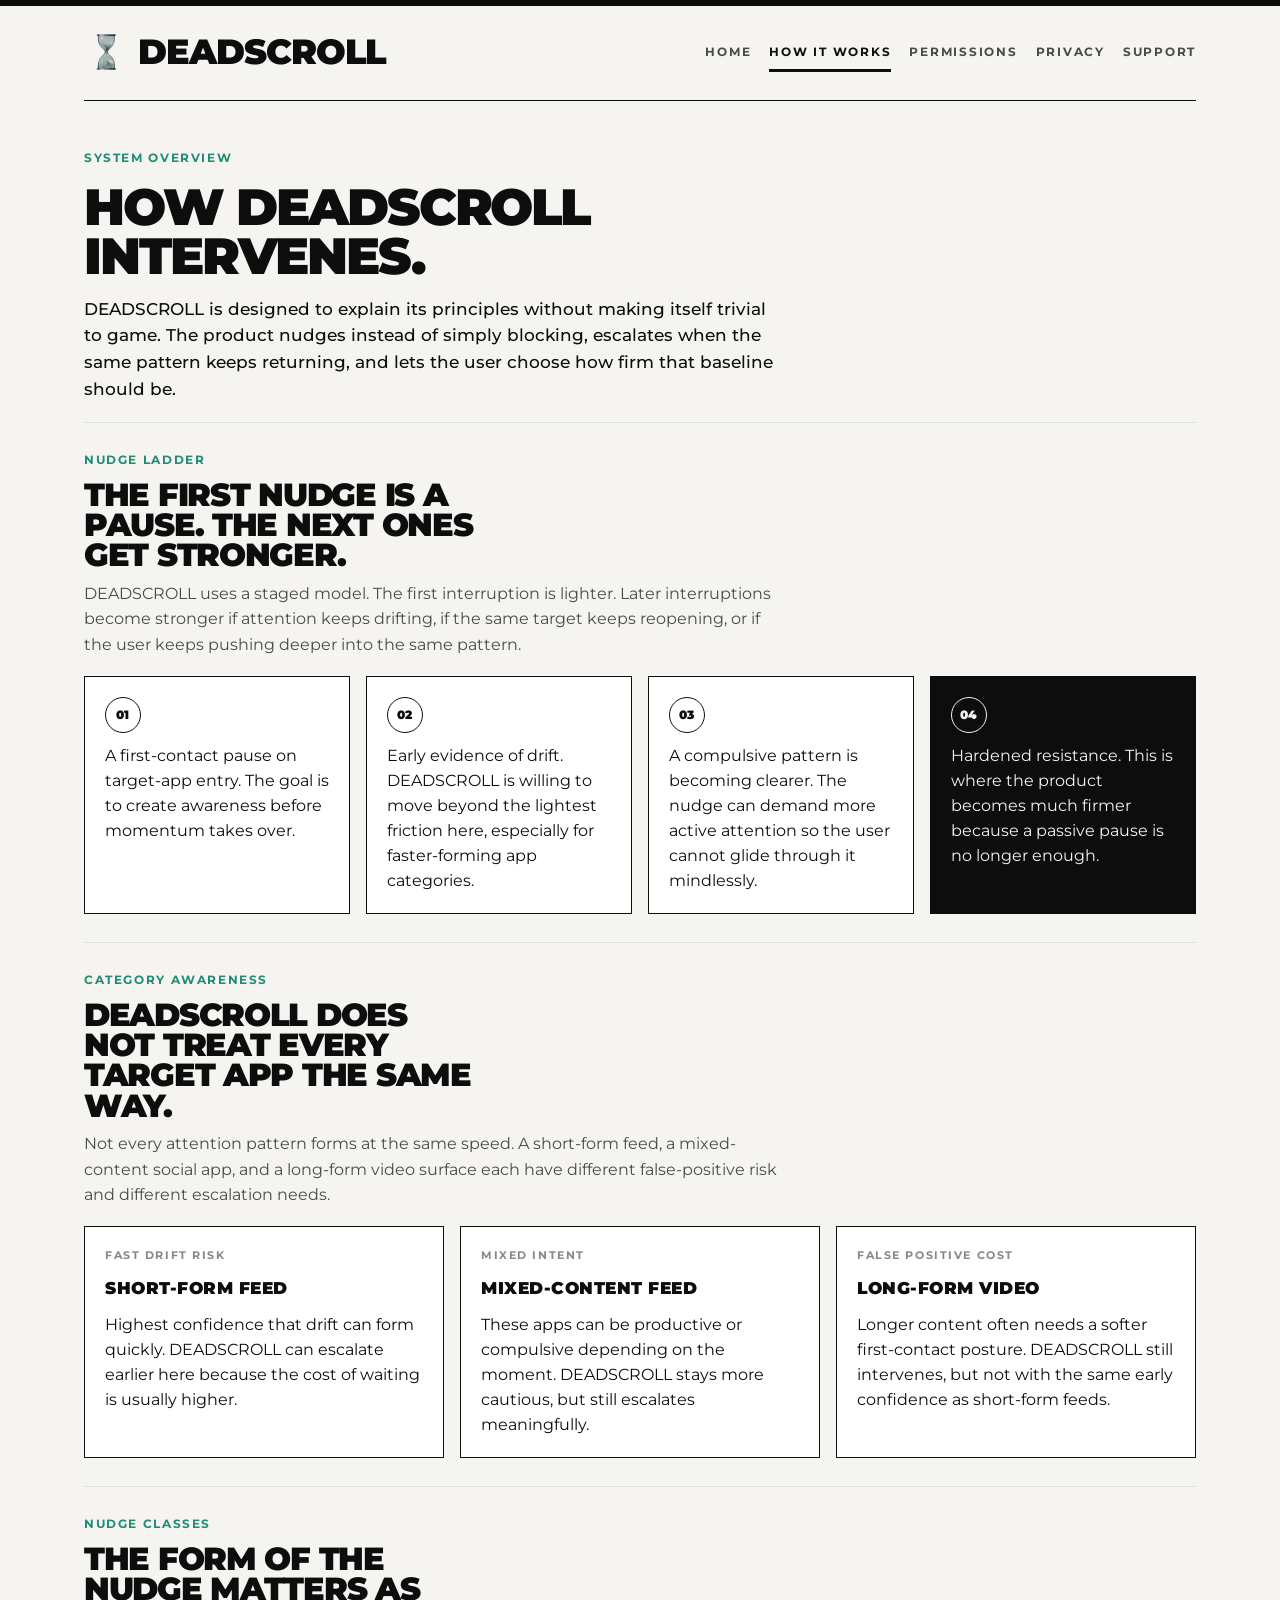
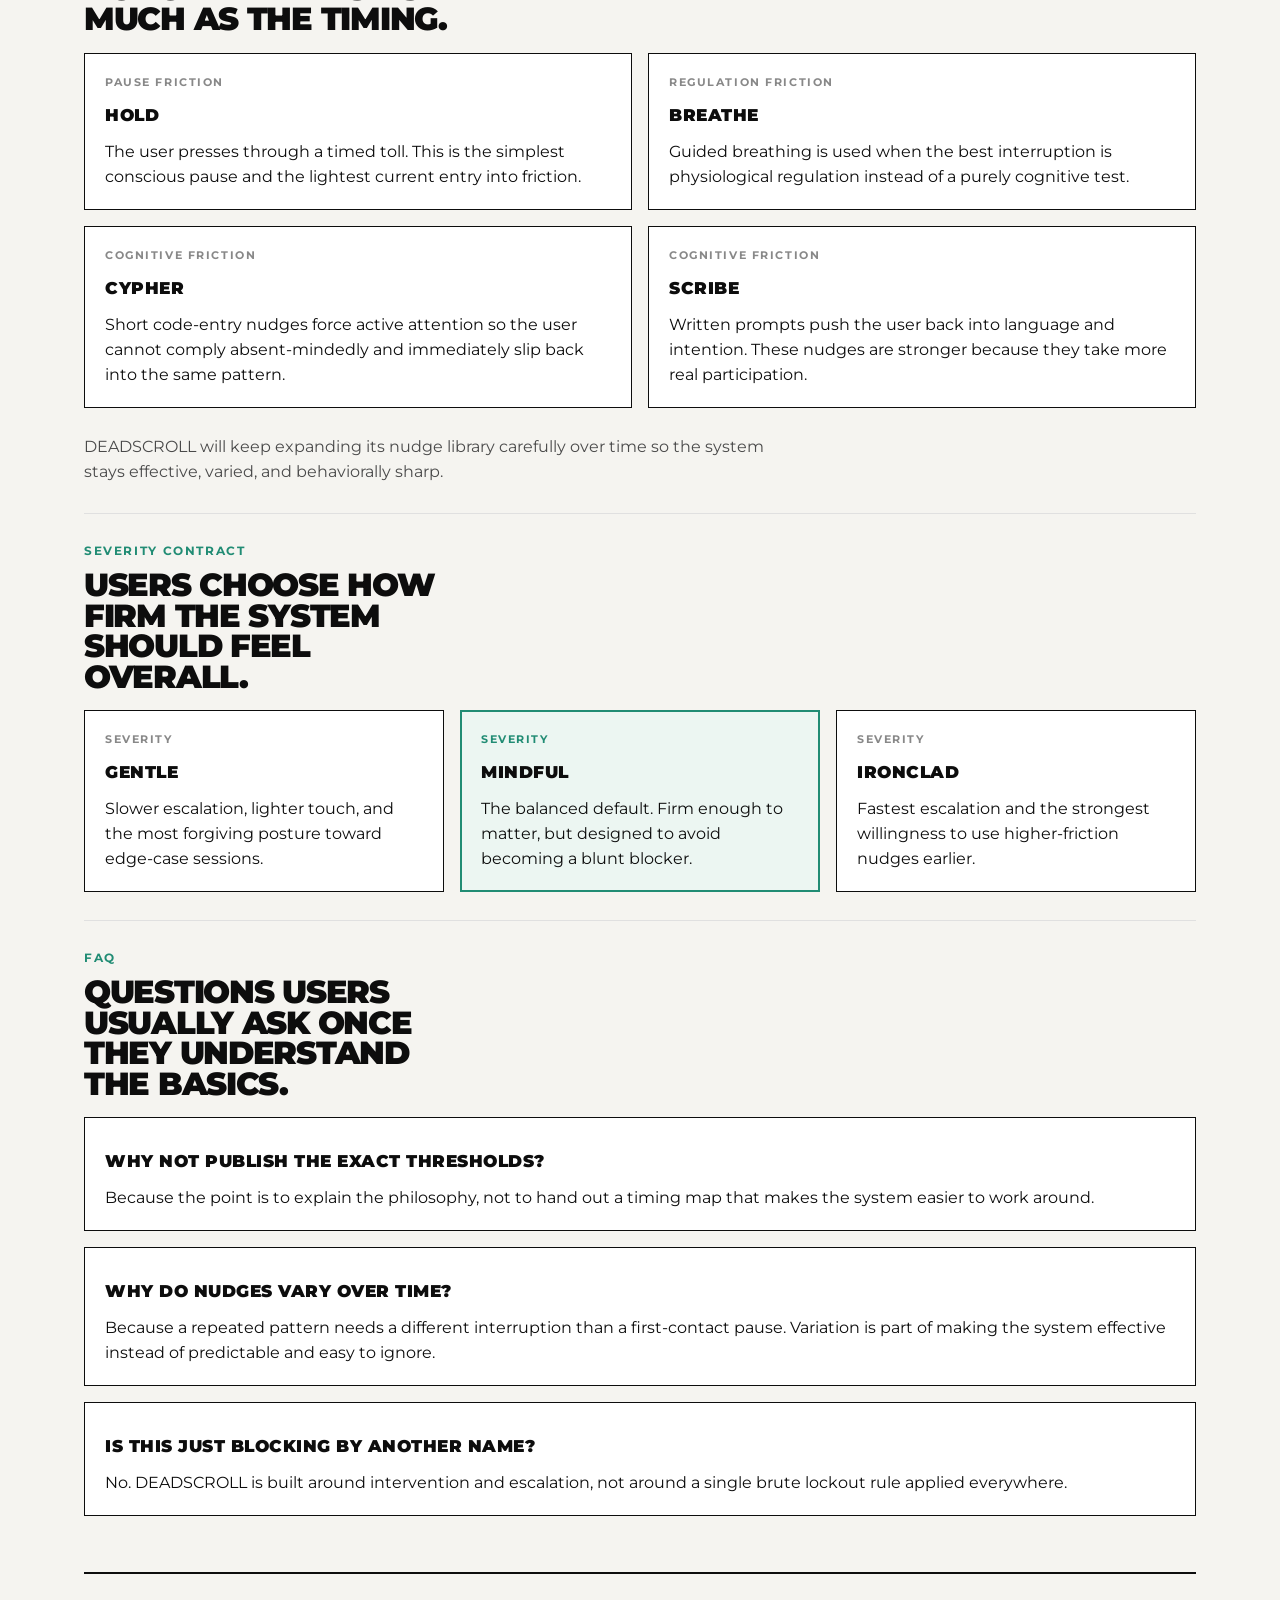
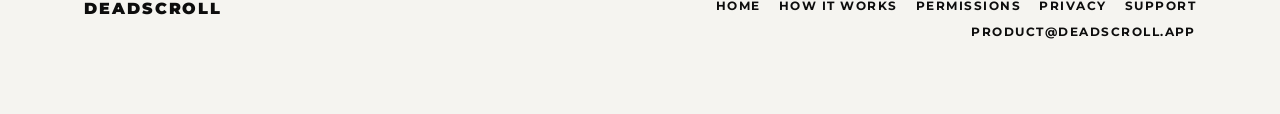
==== how-it-works.html @ 3596b473 "Add favicon and social share metadata" ====
<!DOCTYPE html>
<html lang="en">
<head>
    <meta charset="UTF-8">
    <meta name="viewport" content="width=device-width, initial-scale=1.0">
    <meta name="description" content="How DEADSCROLL works: its nudge ladder, escalation model, severity modes, and intervention philosophy.">
    <meta name="application-name" content="DEADSCROLL">
    <meta name="theme-color" content="#0D0D0D">
    <meta property="og:site_name" content="DEADSCROLL">
    <meta property="og:type" content="website">
    <meta property="og:title" content="DEADSCROLL | How It Works">
    <meta property="og:description" content="How DEADSCROLL works: its nudge ladder, escalation model, severity modes, and intervention philosophy.">
    <meta property="og:url" content="https://deadscroll.app/how-it-works">
    <meta property="og:image" content="https://deadscroll.app/deadscroll-share.png">
    <meta property="og:image:width" content="1280">
    <meta property="og:image:height" content="698">
    <meta property="og:image:alt" content="DEADSCROLL logo and wordmark">
    <meta name="twitter:card" content="summary_large_image">
    <meta name="twitter:title" content="DEADSCROLL | How It Works">
    <meta name="twitter:description" content="How DEADSCROLL works: its nudge ladder, escalation model, severity modes, and intervention philosophy.">
    <meta name="twitter:image" content="https://deadscroll.app/deadscroll-share.png">
    <meta name="twitter:image:alt" content="DEADSCROLL logo and wordmark">
    <title>DEADSCROLL | How It Works</title>
    <link rel="icon" type="image/png" href="/deadscroll-mark.png">
    <link rel="apple-touch-icon" href="/deadscroll-mark.png">
    <link rel="preconnect" href="https://fonts.googleapis.com">
    <link rel="preconnect" href="https://fonts.gstatic.com" crossorigin>
    <link href="https://fonts.googleapis.com/css2?family=Montserrat:wght@400;500;700;900&display=swap" rel="stylesheet">
    <link rel="stylesheet" href="site.css">
</head>
<body>
    <div class="top-rule"></div>
    <div class="shell">
        <header class="site-header">
            <div class="header-bar">
                <a href="/" class="brand-link">
                    <img src="deadscroll-mark.png" alt="DEADSCROLL mark" class="brand-mark">
                    <p class="brand-name">DEADSCROLL</p>
                </a>
                <nav class="site-nav" aria-label="Primary">
                    <a href="/" class="nav-link">Home</a>
                    <a href="/how-it-works" class="nav-link active" aria-current="page">How It Works</a>
                    <a href="/permissions" class="nav-link">Permissions</a>
                    <a href="/privacy" class="nav-link">Privacy</a>
                    <a href="/support" class="nav-link">Support</a>
                </nav>
            </div>
        </header>

        <main>
            <section class="hero">
                <div class="hero-copy-stack">
                    <div class="eyebrow">System Overview</div>
                    <h1 class="page-title page-title-wide">How DEADSCROLL<br>intervenes.</h1>
                    <p class="lede">DEADSCROLL is designed to explain its principles without making itself trivial to game. The product nudges instead of simply blocking, escalates when the same pattern keeps returning, and lets the user choose how firm that baseline should be.</p>
                </div>
            </section>

            <section class="section">
                <div class="section-header">
                    <div class="eyebrow">Nudge Ladder</div>
                    <h2 class="section-title">The first nudge is a pause. The next ones get stronger.</h2>
                    <p class="section-text">DEADSCROLL uses a staged model. The first interruption is lighter. Later interruptions become stronger if attention keeps drifting, if the same target keeps reopening, or if the user keeps pushing deeper into the same pattern.</p>
                </div>
                <div class="step-grid four-up">
                    <article class="step-card">
                        <div class="step-number">01</div>
                        <p>A first-contact pause on target-app entry. The goal is to create awareness before momentum takes over.</p>
                    </article>
                    <article class="step-card">
                        <div class="step-number">02</div>
                        <p>Early evidence of drift. DEADSCROLL is willing to move beyond the lightest friction here, especially for faster-forming app categories.</p>
                    </article>
                    <article class="step-card">
                        <div class="step-number">03</div>
                        <p>A compulsive pattern is becoming clearer. The nudge can demand more active attention so the user cannot glide through it mindlessly.</p>
                    </article>
                    <article class="step-card dark">
                        <div class="step-number">04</div>
                        <p>Hardened resistance. This is where the product becomes much firmer because a passive pause is no longer enough.</p>
                    </article>
                </div>
            </section>

            <section class="section">
                <div class="section-header">
                    <div class="eyebrow">Category Awareness</div>
                    <h2 class="section-title">DEADSCROLL does not treat every target app the same way.</h2>
                    <p class="section-text">Not every attention pattern forms at the same speed. A short-form feed, a mixed-content social app, and a long-form video surface each have different false-positive risk and different escalation needs.</p>
                </div>
                <div class="card-grid three-up">
                    <article class="card">
                        <div class="card-label">Fast Drift Risk</div>
                        <h3>Short-form feed</h3>
                        <p>Highest confidence that drift can form quickly. DEADSCROLL can escalate earlier here because the cost of waiting is usually higher.</p>
                    </article>
                    <article class="card">
                        <div class="card-label">Mixed Intent</div>
                        <h3>Mixed-content feed</h3>
                        <p>These apps can be productive or compulsive depending on the moment. DEADSCROLL stays more cautious, but still escalates meaningfully.</p>
                    </article>
                    <article class="card">
                        <div class="card-label">False Positive Cost</div>
                        <h3>Long-form video</h3>
                        <p>Longer content often needs a softer first-contact posture. DEADSCROLL still intervenes, but not with the same early confidence as short-form feeds.</p>
                    </article>
                </div>
            </section>

            <section class="section">
                <div class="section-header">
                    <div class="eyebrow">Nudge Classes</div>
                    <h2 class="section-title">The form of the nudge matters as much as the timing.</h2>
                </div>
                <div class="card-grid two-up">
                    <article class="card">
                        <div class="card-label">Pause Friction</div>
                        <h3>Hold</h3>
                        <p>The user presses through a timed toll. This is the simplest conscious pause and the lightest current entry into friction.</p>
                    </article>
                    <article class="card">
                        <div class="card-label">Regulation Friction</div>
                        <h3>Breathe</h3>
                        <p>Guided breathing is used when the best interruption is physiological regulation instead of a purely cognitive test.</p>
                    </article>
                    <article class="card">
                        <div class="card-label">Cognitive Friction</div>
                        <h3>Cypher</h3>
                        <p>Short code-entry nudges force active attention so the user cannot comply absent-mindedly and immediately slip back into the same pattern.</p>
                    </article>
                    <article class="card">
                        <div class="card-label">Cognitive Friction</div>
                        <h3>Scribe</h3>
                        <p>Written prompts push the user back into language and intention. These nudges are stronger because they take more real participation.</p>
                    </article>
                </div>
                <p class="section-text library-note">DEADSCROLL will keep expanding its nudge library carefully over time so the system stays effective, varied, and behaviorally sharp.</p>
            </section>

            <section class="section">
                <div class="section-header">
                    <div class="eyebrow">Severity Contract</div>
                    <h2 class="section-title">Users choose how firm the system should feel overall.</h2>
                </div>
                <div class="card-grid three-up">
                    <article class="card">
                        <div class="card-label">Severity</div>
                        <h3>Gentle</h3>
                        <p>Slower escalation, lighter touch, and the most forgiving posture toward edge-case sessions.</p>
                    </article>
                    <article class="card preferred">
                        <div class="card-label">Severity</div>
                        <h3>Mindful</h3>
                        <p>The balanced default. Firm enough to matter, but designed to avoid becoming a blunt blocker.</p>
                    </article>
                    <article class="card">
                        <div class="card-label">Severity</div>
                        <h3>Ironclad</h3>
                        <p>Fastest escalation and the strongest willingness to use higher-friction nudges earlier.</p>
                    </article>
                </div>
            </section>

            <section class="section">
                <div class="section-header">
                    <div class="eyebrow">FAQ</div>
                    <h2 class="section-title">Questions users usually ask once they understand the basics.</h2>
                </div>
                <div class="faq-grid">
                    <article class="faq-item">
                        <h3>Why not publish the exact thresholds?</h3>
                        <p>Because the point is to explain the philosophy, not to hand out a timing map that makes the system easier to work around.</p>
                    </article>
                    <article class="faq-item">
                        <h3>Why do nudges vary over time?</h3>
                        <p>Because a repeated pattern needs a different interruption than a first-contact pause. Variation is part of making the system effective instead of predictable and easy to ignore.</p>
                    </article>
                    <article class="faq-item">
                        <h3>Is this just blocking by another name?</h3>
                        <p>No. DEADSCROLL is built around intervention and escalation, not around a single brute lockout rule applied everywhere.</p>
                    </article>
                </div>
            </section>

        </main>

        <footer class="site-footer">
            <div class="footer-grid">
                <div>
                    <p class="footer-brand">DEADSCROLL</p>
                </div>
                <div class="footer-meta">
                    <div class="footer-nav">
                        <a href="/">Home</a>
                        <a href="/how-it-works">How It Works</a>
                        <a href="/permissions">Permissions</a>
                        <a href="/privacy">Privacy</a>
                        <a href="/support">Support</a>
                    </div>
                    <a href="mailto:product@deadscroll.app">product@deadscroll.app</a>
                </div>
            </div>
        </footer>
    </div>
</body>
</html>
---- site.css ----
:root {
    --absolute-black: #0D0D0D;
    --bone-white: #F5F4F0;
    --paper-white: #FFFFFF;
    --secure-teal: #218C74;
    --alert-red: #B01010;
    --brutal-grey: #4A4A4A;
    --mid-grey: #888888;
    --soft-grey: #E0E0E0;
    --shell-width: 1160px;
}

* {
    box-sizing: border-box;
}

html {
    scroll-behavior: smooth;
}

body {
    margin: 0;
    background: var(--bone-white);
    color: var(--absolute-black);
    font-family: "Montserrat", sans-serif;
    line-height: 1.6;
}

img {
    display: block;
    max-width: 100%;
}

a {
    color: inherit;
}

p,
ul,
ol {
    margin: 0;
}

.top-rule {
    width: 100%;
    height: 6px;
    background: var(--absolute-black);
}

.shell {
    max-width: var(--shell-width);
    margin: 0 auto;
    padding: 0 24px 72px;
}

.site-header {
    padding: 24px 0 26px;
    border-bottom: 1px solid var(--absolute-black);
}

.header-bar {
    display: flex;
    justify-content: space-between;
    align-items: center;
    gap: 20px 32px;
    flex-wrap: wrap;
}

.brand-link {
    display: inline-flex;
    align-items: center;
    gap: 10px;
    text-decoration: none;
}

.brand-mark {
    width: 44px;
    height: 44px;
    flex-shrink: 0;
}

.brand-name {
    margin: 0;
    font-size: clamp(1.75rem, 3.8vw, 2.2rem);
    font-weight: 900;
    line-height: 0.96;
    letter-spacing: -0.03em;
    text-transform: uppercase;
}

.site-nav {
    display: flex;
    flex-wrap: wrap;
    justify-content: flex-end;
    gap: 10px 18px;
}

.nav-link {
    position: relative;
    padding: 10px 0;
    font-size: 0.78rem;
    font-weight: 700;
    letter-spacing: 0.14em;
    text-transform: uppercase;
    text-decoration: none;
    color: var(--brutal-grey);
}

.nav-link:hover,
.nav-link:focus-visible,
.nav-link.active {
    color: var(--absolute-black);
}

.nav-link.active::after {
    content: "";
    position: absolute;
    left: 0;
    right: 0;
    bottom: 0;
    height: 3px;
    background: var(--absolute-black);
}

main {
    padding-top: 30px;
}

.hero {
    padding: 18px 0 20px;
}

.hero-grid {
    display: grid;
    grid-template-columns: minmax(0, 1.25fr) minmax(300px, 0.75fr);
    gap: 24px;
    align-items: stretch;
}

.home-hero-grid {
    grid-template-columns: 1fr;
    align-items: start;
}

.home-hero-copy {
    max-width: 940px;
}

.hero-copy-stack {
    display: grid;
    gap: 16px;
    align-content: start;
}

.eyebrow {
    color: var(--secure-teal);
    font-size: 0.72rem;
    font-weight: 700;
    letter-spacing: 0.14em;
    text-transform: uppercase;
}

.hero-title,
.page-title {
    margin: 0;
    font-size: clamp(2.35rem, 6vw, 5rem);
    font-weight: 900;
    line-height: 0.92;
    letter-spacing: -0.07em;
    text-transform: uppercase;
    max-width: 10ch;
}

.page-title {
    font-size: clamp(2rem, 4.4vw, 3.2rem);
    line-height: 0.94;
    letter-spacing: -0.04em;
}

.hero-title-wide {
    max-width: 15.5ch;
}

.page-title-wide {
    max-width: 15.5ch;
}

.hero-text,
.lede {
    max-width: 44rem;
    font-size: 1.04rem;
    font-weight: 500;
    color: var(--absolute-black);
}

.button-row {
    display: flex;
    flex-wrap: wrap;
    gap: 12px;
    padding-top: 4px;
}

.button {
    display: inline-flex;
    align-items: center;
    justify-content: center;
    min-height: 46px;
    padding: 0 20px;
    border-radius: 999px;
    background: var(--absolute-black);
    border: 1px solid var(--absolute-black);
    color: var(--bone-white);
    font-size: 0.8rem;
    font-weight: 700;
    letter-spacing: 0.1em;
    text-transform: uppercase;
    text-decoration: none;
}

.button.secondary {
    background: transparent;
    color: var(--absolute-black);
}

.button.ghost {
    padding: 0;
    min-height: auto;
    border: 0;
    border-radius: 0;
    background: transparent;
    color: var(--absolute-black);
    text-decoration: underline;
    text-decoration-thickness: 2px;
    text-underline-offset: 4px;
}

.panel,
.card,
.step-card,
.faq-item,
.contact-card,
.callout,
.snapshot {
    border: 1px solid var(--absolute-black);
    background: var(--paper-white);
}

.panel.dark,
.card.dark,
.step-card.dark,
.callout.dark {
    background: var(--absolute-black);
    color: var(--bone-white);
}

.panel {
    padding: 24px;
}

.hero-panel {
    display: grid;
    gap: 18px;
    align-content: start;
    min-height: 100%;
}

.thesis-panel {
    border-width: 2px;
    background: var(--paper-white);
    color: var(--absolute-black);
    min-height: auto;
    padding: 26px;
    gap: 20px;
    align-self: start;
}

.thesis-panel .panel-label {
    color: var(--brutal-grey);
}

.panel-label,
.card-label,
.snapshot-label,
.stat-label,
.footer-label {
    font-size: 0.7rem;
    font-weight: 700;
    letter-spacing: 0.14em;
    text-transform: uppercase;
    color: var(--mid-grey);
}

.panel.dark .panel-label,
.card.dark .card-label,
.step-card.dark .card-label,
.callout.dark .card-label {
    color: rgba(245, 244, 240, 0.68);
}

.panel-title,
.snapshot-title {
    font-size: 1.12rem;
    font-weight: 900;
    letter-spacing: 0.03em;
    text-transform: uppercase;
}

.hero-art {
    display: grid;
    justify-items: center;
    gap: 14px;
    padding: 10px 0 2px;
}

.hero-hourglass {
    width: min(100%, 420px);
    height: auto;
    object-fit: contain;
}

.stat-grid,
.card-grid,
.step-grid,
.faq-grid,
.info-grid,
.support-grid {
    display: grid;
    gap: 16px;
}

.stat-grid {
    grid-template-columns: repeat(3, minmax(0, 1fr));
}

.stat-card {
    padding: 16px;
    border-top: 1px solid rgba(245, 244, 240, 0.18);
}

.thesis-panel .stat-grid {
    grid-template-columns: 1fr;
    gap: 0;
}

.thesis-panel .stat-card {
    display: grid;
    grid-template-columns: 150px minmax(0, 1fr);
    gap: 52px;
    align-items: start;
    padding: 20px 0;
    border-top: 1px solid var(--soft-grey);
}

.thesis-panel .stat-label {
    color: var(--brutal-grey);
    margin-top: 2px;
}

.thesis-panel .hero-art {
    padding: 18px 0 22px;
}

.thesis-panel .hero-hourglass {
    width: min(100%, 278px);
}

.stat-value {
    display: block;
    margin-top: 6px;
    font-size: 1.45rem;
    font-weight: 900;
    letter-spacing: -0.04em;
    line-height: 1;
}

.thesis-panel .stat-value {
    margin-top: 0;
    font-size: 1.56rem;
    line-height: 0.97;
    letter-spacing: -0.02em;
}

.section {
    padding: 28px 0;
    border-top: 1px solid var(--soft-grey);
}

.section:first-of-type {
    border-top: 0;
}

.section-header {
    display: grid;
    gap: 10px;
    margin-bottom: 18px;
}

.section-title {
    margin: 0;
    font-size: clamp(1.45rem, 2.8vw, 2rem);
    font-weight: 900;
    line-height: 0.95;
    letter-spacing: -0.04em;
    text-transform: uppercase;
    max-width: 18ch;
}

.section-title-wide {
    max-width: 24ch;
}

.library-note {
    margin-top: 26px;
}

.section-text {
    max-width: 44rem;
    font-size: 1rem;
    color: var(--brutal-grey);
}

.card-grid.two-up,
.info-grid.two-up {
    grid-template-columns: repeat(2, minmax(0, 1fr));
}

.card-grid.three-up,
.info-grid.three-up,
.support-grid.three-up {
    grid-template-columns: repeat(3, minmax(0, 1fr));
}

.card-grid.four-up,
.step-grid.four-up {
    grid-template-columns: repeat(4, minmax(0, 1fr));
}

.comparison-grid {
    display: grid;
    grid-template-columns: repeat(2, minmax(0, 1fr));
    gap: 16px;
}

.card,
.step-card,
.faq-item,
.contact-card,
.callout,
.snapshot {
    padding: 20px;
}

.card h3,
.step-card h3,
.faq-item h3,
.contact-card h3,
.callout h3 {
    margin: 10px 0 10px;
    font-size: 1.05rem;
    font-weight: 900;
    letter-spacing: 0.03em;
    text-transform: uppercase;
}

.card p,
.step-card p,
.faq-item p,
.contact-card p,
.callout p,
.snapshot p {
    font-size: 0.98rem;
}

.list-tight,
.bullet-list {
    display: grid;
    gap: 10px;
    padding-left: 18px;
    margin-top: 14px;
}

.bullet-list li::marker,
.list-tight li::marker {
    color: var(--secure-teal);
}

.comparison-grid .card {
    min-height: 100%;
}

.comparison-grid .card h3 {
    font-size: 1.2rem;
}

.card.preferred {
    background: #ECF6F2;
    border-color: var(--secure-teal);
    box-shadow: inset 0 0 0 1px var(--secure-teal);
    color: var(--absolute-black);
}

.card.preferred .card-label {
    color: var(--secure-teal);
}

.step-card p:first-of-type {
    margin-top: 10px;
}

.step-number {
    display: inline-flex;
    align-items: center;
    justify-content: center;
    width: 36px;
    height: 36px;
    border-radius: 999px;
    border: 1px solid currentColor;
    font-size: 0.78rem;
    font-weight: 900;
    letter-spacing: 0.08em;
    text-transform: uppercase;
}

.page-layout {
    display: grid;
    grid-template-columns: minmax(0, 1.1fr) minmax(280px, 0.75fr);
    gap: 24px;
}

.content-stack {
    display: grid;
    gap: 16px;
}

.section-stack {
    display: grid;
    gap: 18px;
}

.policy-stack {
    max-width: 820px;
}

.policy-meta {
    display: grid;
    gap: 4px;
    padding-top: 2px;
}

.policy-meta-label {
    font-size: 0.72rem;
    font-weight: 700;
    letter-spacing: 0.14em;
    text-transform: uppercase;
    color: var(--mid-grey);
}

.policy-meta-date {
    font-size: 0.98rem;
    font-weight: 700;
    letter-spacing: 0.03em;
    text-transform: uppercase;
}

.policy-section {
    padding-top: 22px;
    border-top: 1px solid var(--soft-grey);
}

.policy-section:first-child {
    padding-top: 0;
    border-top: 0;
}

.policy-section h2 {
    margin: 0 0 12px;
    font-size: 1rem;
    font-weight: 900;
    letter-spacing: 0.05em;
    text-transform: uppercase;
}

.policy-section p {
    margin-bottom: 16px;
    font-size: 1rem;
}

.policy-section p:last-child {
    margin-bottom: 0;
}

.faq-item {
    min-height: 100%;
}

.cta-strip {
    display: grid;
    gap: 18px;
    padding: 24px;
    border: 2px solid var(--absolute-black);
    background: var(--paper-white);
}

.cta-strip.dark {
    background: var(--absolute-black);
    color: var(--bone-white);
}

.cta-strip.dark .card {
    color: var(--absolute-black);
}

.cta-strip.dark .card h3,
.cta-strip.dark .card p {
    color: var(--absolute-black);
}

.cta-strip.dark .card .card-label {
    color: var(--mid-grey);
}

.cta-links {
    display: flex;
    flex-wrap: wrap;
    gap: 12px 20px;
}

.cta-links a {
    font-size: 0.82rem;
    font-weight: 700;
    letter-spacing: 0.1em;
    text-transform: uppercase;
    text-decoration: underline;
    text-decoration-thickness: 2px;
    text-underline-offset: 4px;
}

.site-footer {
    margin-top: 28px;
    padding-top: 22px;
    border-top: 2px solid var(--absolute-black);
}

.footer-grid {
    display: grid;
    grid-template-columns: minmax(0, 1fr) auto;
    gap: 16px 24px;
    align-items: start;
}

.footer-nav {
    display: flex;
    flex-wrap: wrap;
    gap: 10px 18px;
}

.footer-nav a,
.footer-meta a {
    font-size: 0.78rem;
    font-weight: 700;
    letter-spacing: 0.12em;
    text-transform: uppercase;
    text-decoration: none;
}

.footer-meta {
    display: grid;
    gap: 6px;
    justify-items: end;
    text-align: right;
}

.footer-note {
    color: var(--brutal-grey);
    font-size: 0.9rem;
}

.footer-brand {
    margin: 0;
    font-size: 1rem;
    font-weight: 900;
    letter-spacing: 0.12em;
    text-transform: uppercase;
}

.teal-rule {
    width: 52px;
    height: 4px;
    background: var(--secure-teal);
}

.support-list {
    display: grid;
    gap: 12px;
}

.support-list a {
    font-weight: 700;
}

.muted {
    color: var(--brutal-grey);
}

.danger-note {
    color: var(--alert-red);
}

.trust-actions {
    margin-top: 20px;
}

@media (max-width: 960px) {
    .hero-grid,
    .page-layout {
        grid-template-columns: 1fr;
    }

    .card-grid.four-up,
    .step-grid.four-up,
    .card-grid.three-up,
    .info-grid.three-up,
    .support-grid.three-up {
        grid-template-columns: repeat(2, minmax(0, 1fr));
    }

    .footer-grid {
        grid-template-columns: 1fr;
    }

    .footer-meta {
        justify-items: start;
        text-align: left;
    }
}

@media (max-width: 720px) {
    .shell {
        padding: 0 18px 56px;
    }

    .header-bar {
        align-items: flex-start;
    }

    .site-nav {
        width: 100%;
        justify-content: flex-start;
    }

    .hero-title,
    .page-title {
        max-width: none;
    }

    .stat-grid,
    .comparison-grid,
    .card-grid.two-up,
    .info-grid.two-up,
    .card-grid.three-up,
    .info-grid.three-up,
    .support-grid.three-up,
    .card-grid.four-up,
    .step-grid.four-up {
        grid-template-columns: 1fr;
    }

    .thesis-panel .stat-grid {
        gap: 0;
    }

    .thesis-panel .stat-card {
        grid-template-columns: 1fr;
        gap: 10px;
    }
}
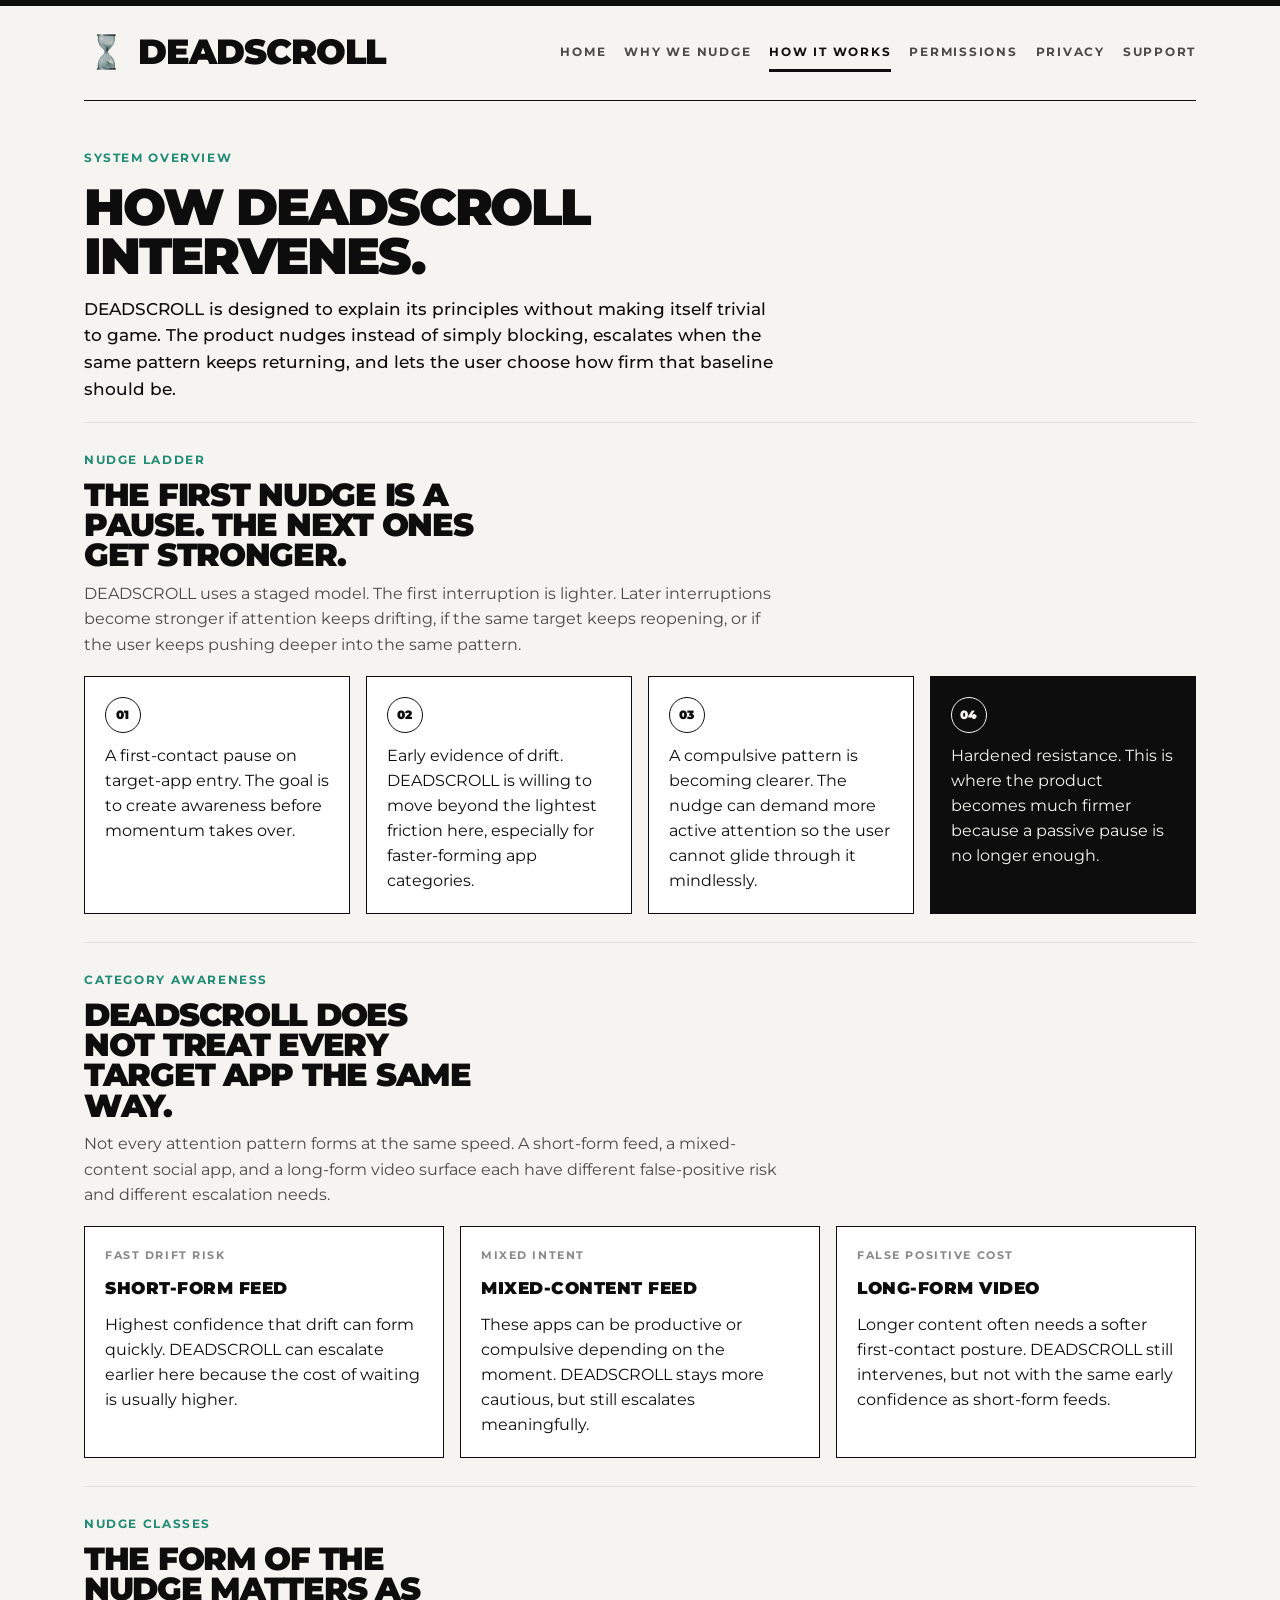
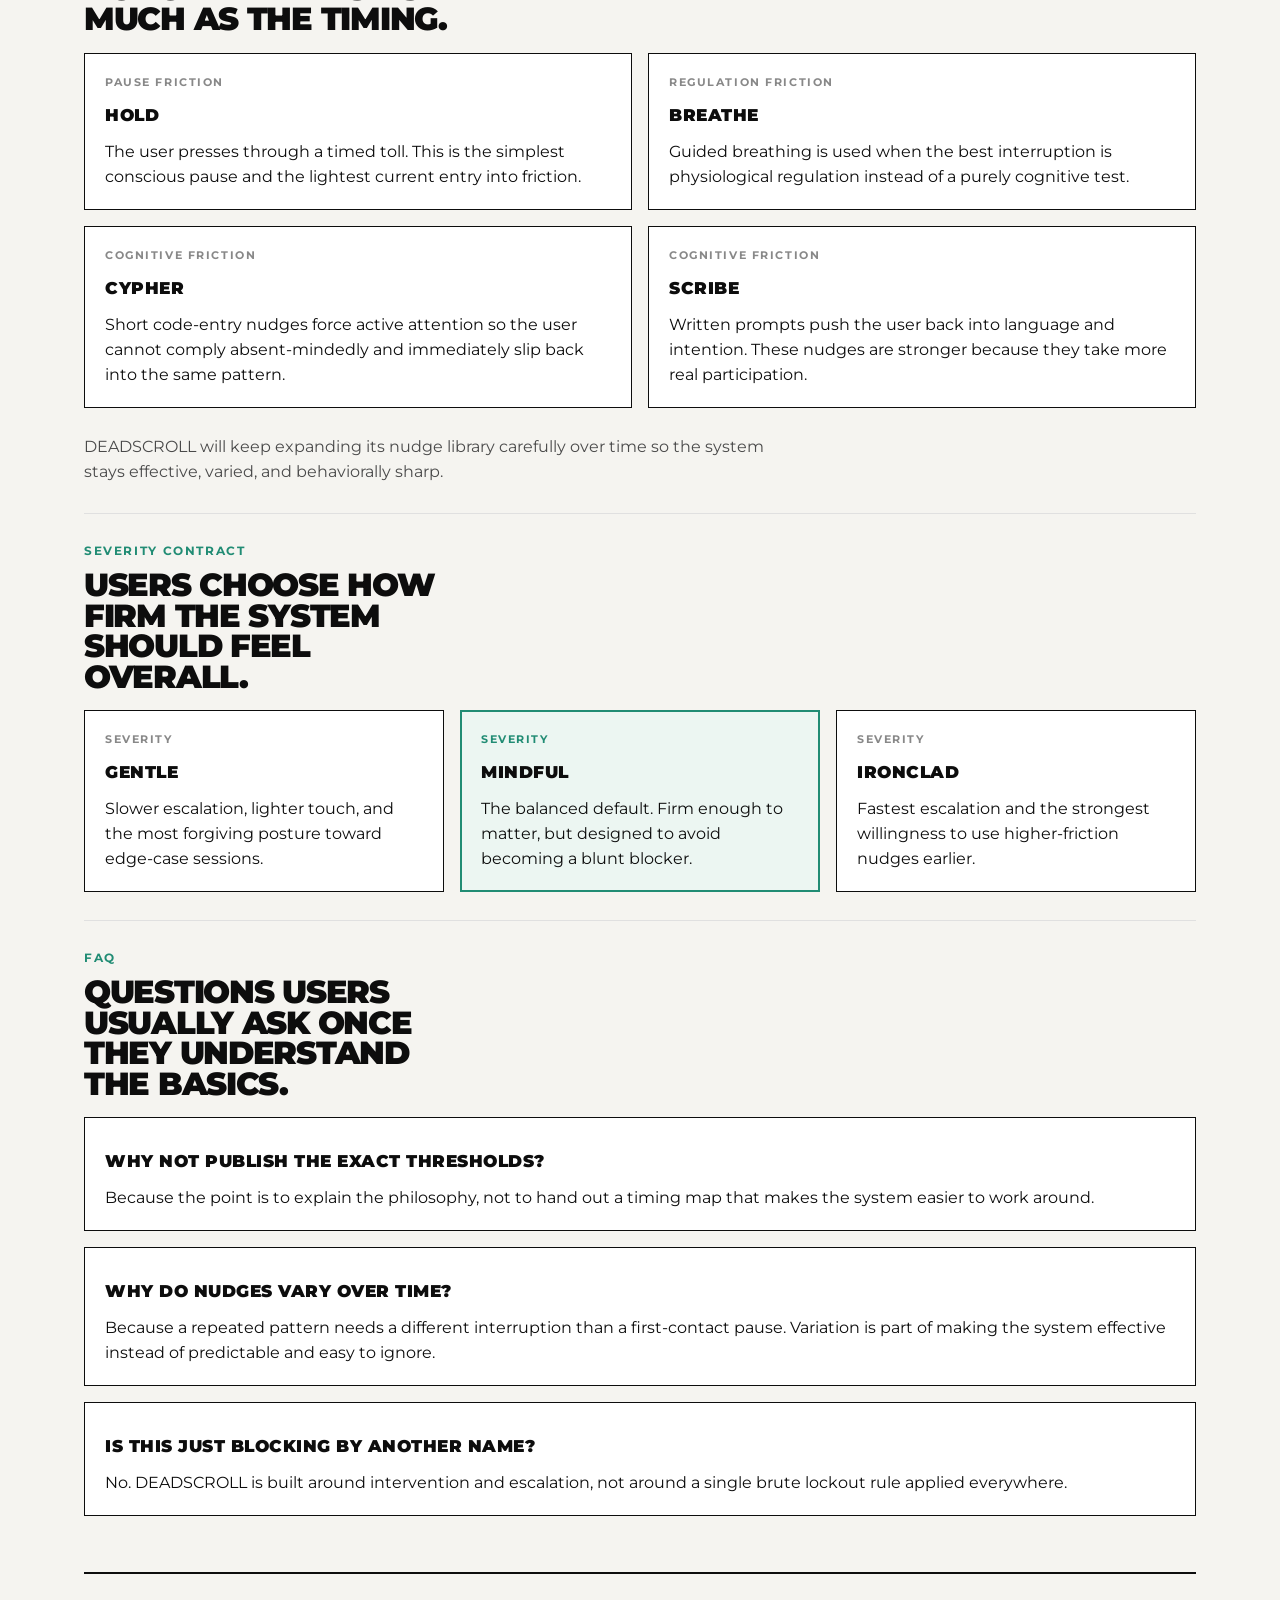
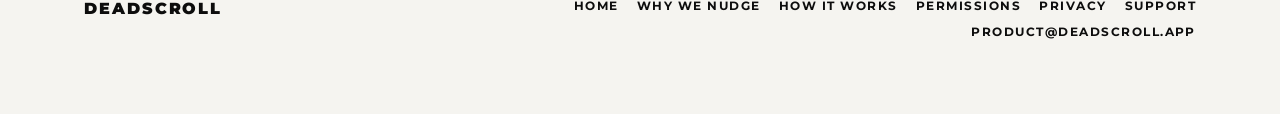
==== commit b4a0a99b: "Add Why We Nudge page" ====
--- a/how-it-works.html
+++ b/how-it-works.html
@@ -11,14 +11,14 @@
     <meta property="og:title" content="DEADSCROLL | How It Works">
     <meta property="og:description" content="How DEADSCROLL works: its nudge ladder, escalation model, severity modes, and intervention philosophy.">
     <meta property="og:url" content="https://deadscroll.app/how-it-works">
-    <meta property="og:image" content="https://deadscroll.app/deadscroll-share.png">
+    <meta property="og:image" content="https://deadscroll.app/deadscroll-share-card.png">
     <meta property="og:image:width" content="1280">
     <meta property="og:image:height" content="698">
     <meta property="og:image:alt" content="DEADSCROLL logo and wordmark">
     <meta name="twitter:card" content="summary_large_image">
     <meta name="twitter:title" content="DEADSCROLL | How It Works">
     <meta name="twitter:description" content="How DEADSCROLL works: its nudge ladder, escalation model, severity modes, and intervention philosophy.">
-    <meta name="twitter:image" content="https://deadscroll.app/deadscroll-share.png">
+    <meta name="twitter:image" content="https://deadscroll.app/deadscroll-share-card.png">
     <meta name="twitter:image:alt" content="DEADSCROLL logo and wordmark">
     <title>DEADSCROLL | How It Works</title>
     <link rel="icon" type="image/png" href="/deadscroll-mark.png">
@@ -39,6 +39,7 @@
                 </a>
                 <nav class="site-nav" aria-label="Primary">
                     <a href="/" class="nav-link">Home</a>
+                    <a href="/why-we-nudge" class="nav-link">Why We Nudge</a>
                     <a href="/how-it-works" class="nav-link active" aria-current="page">How It Works</a>
                     <a href="/permissions" class="nav-link">Permissions</a>
                     <a href="/privacy" class="nav-link">Privacy</a>
@@ -192,6 +193,7 @@
                 <div class="footer-meta">
                     <div class="footer-nav">
                         <a href="/">Home</a>
+                        <a href="/why-we-nudge">Why We Nudge</a>
                         <a href="/how-it-works">How It Works</a>
                         <a href="/permissions">Permissions</a>
                         <a href="/privacy">Privacy</a>
--- a/site.css
+++ b/site.css
@@ -698,6 +698,22 @@
     font-weight: 700;
 }
 
+.research-list {
+    display: grid;
+    gap: 14px;
+    padding-left: 18px;
+}
+
+.research-list li::marker {
+    color: var(--secure-teal);
+}
+
+.research-list a {
+    font-weight: 700;
+    text-decoration-thickness: 2px;
+    text-underline-offset: 4px;
+}
+
 .muted {
     color: var(--brutal-grey);
 }
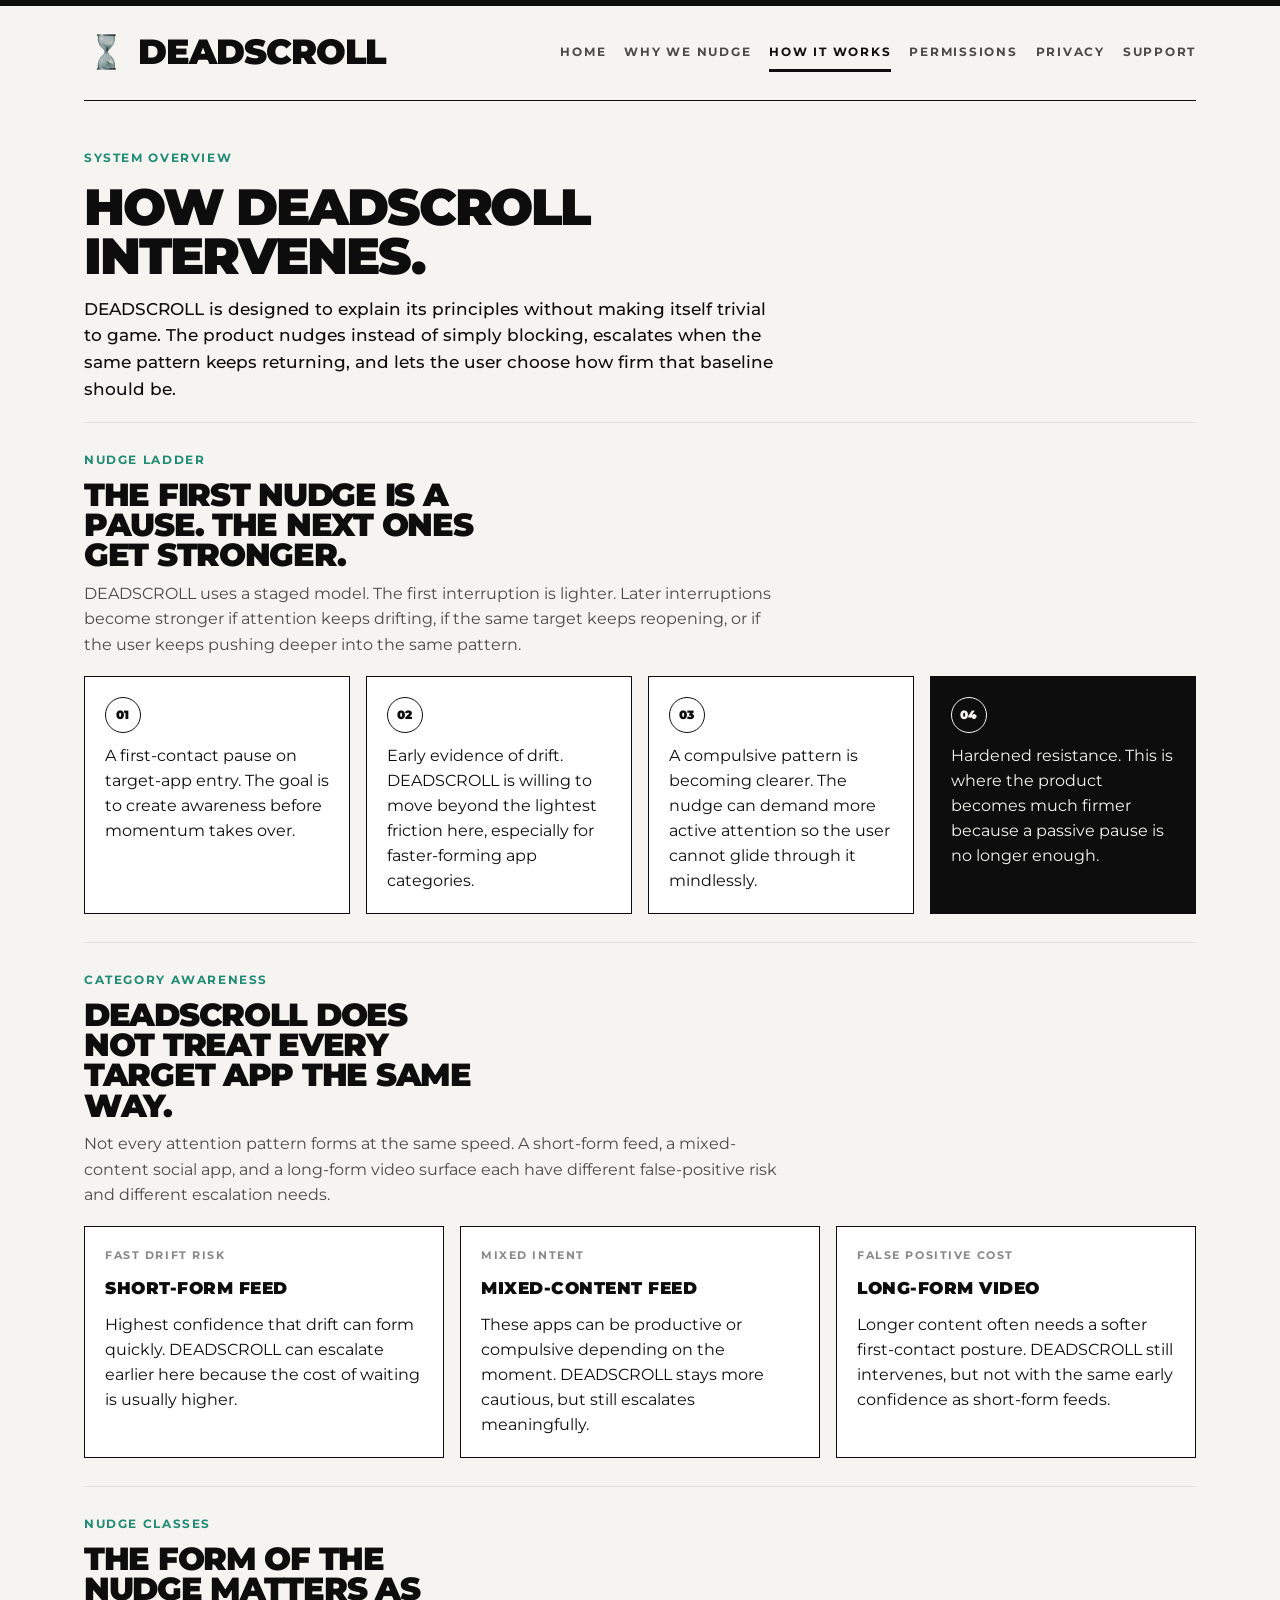
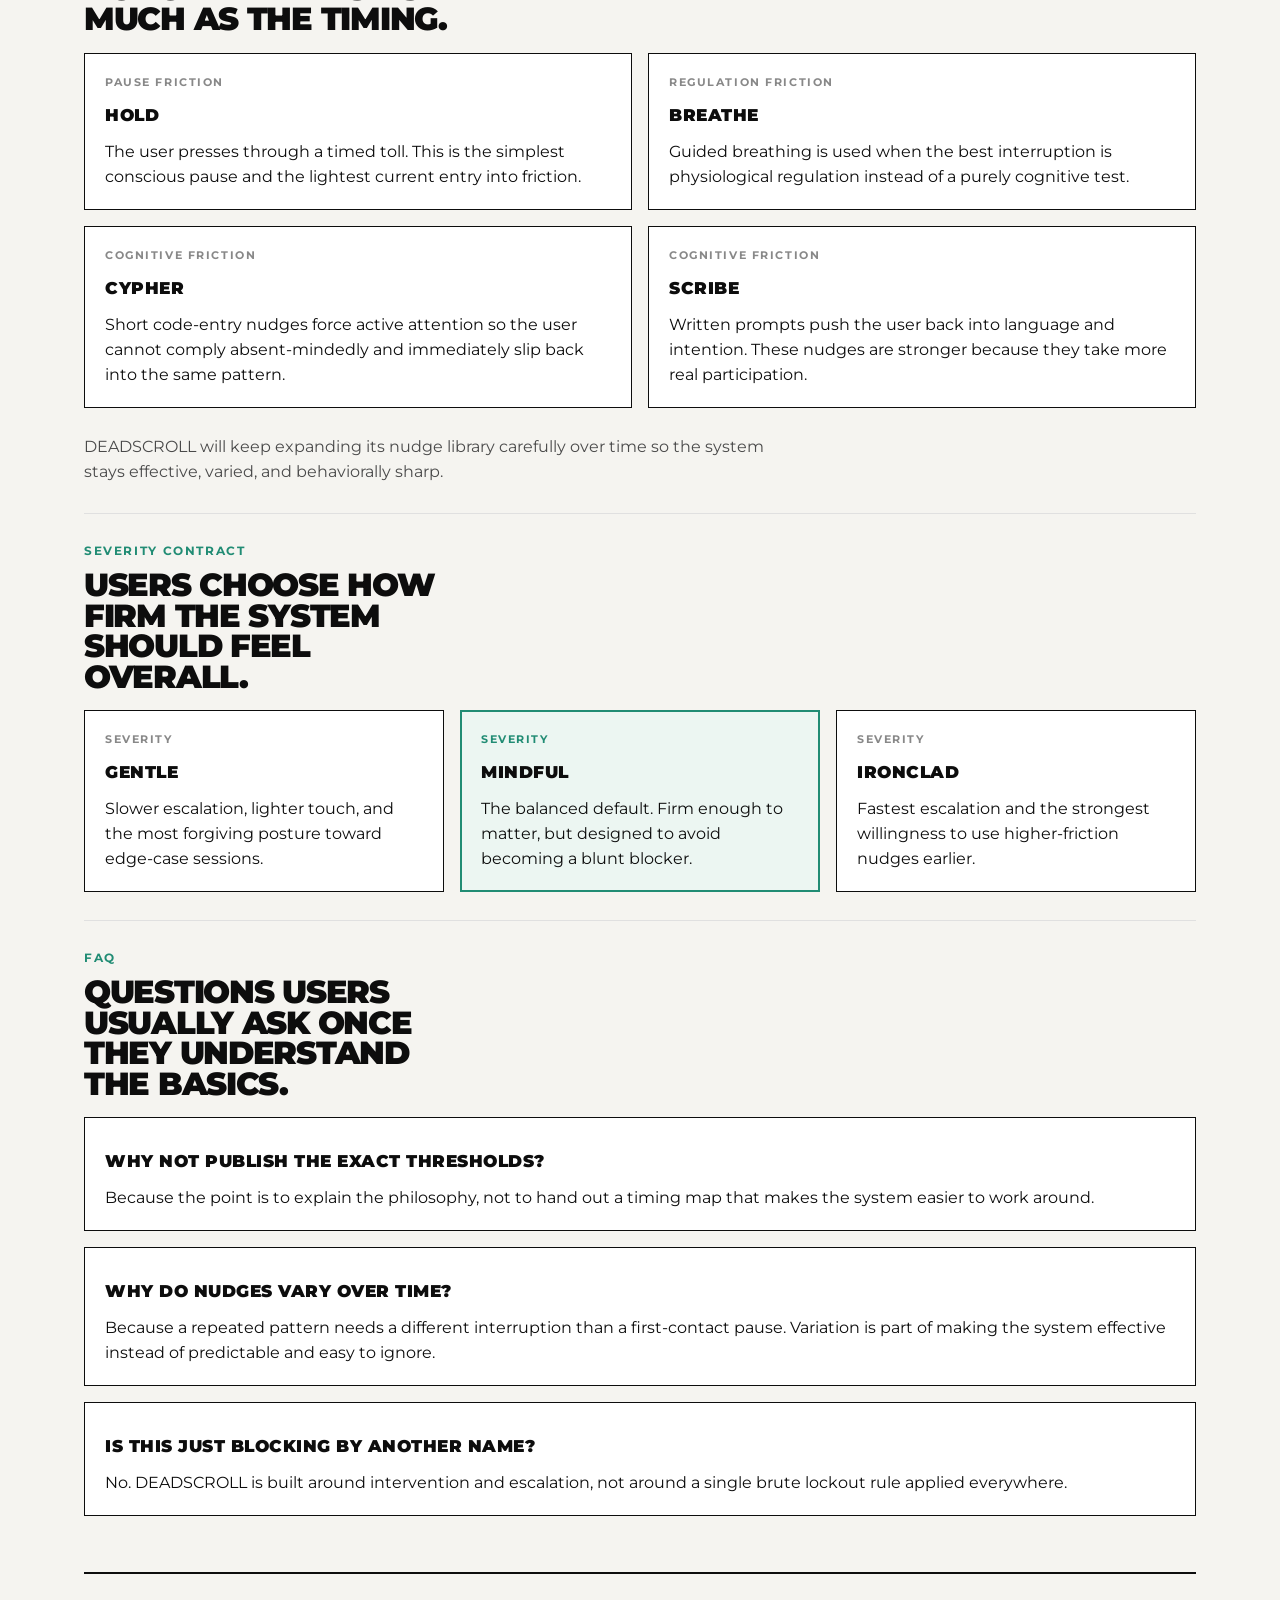
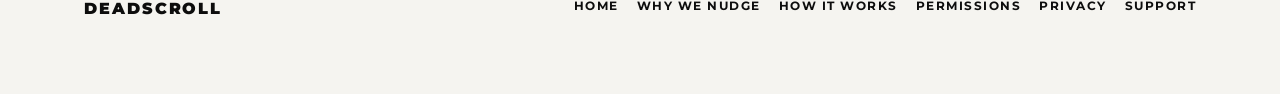
==== commit de40c47b: "Remove footer email link" ====
--- a/how-it-works.html
+++ b/how-it-works.html
@@ -199,7 +199,6 @@
                         <a href="/privacy">Privacy</a>
                         <a href="/support">Support</a>
                     </div>
-                    <a href="mailto:product@deadscroll.app">product@deadscroll.app</a>
                 </div>
             </div>
         </footer>
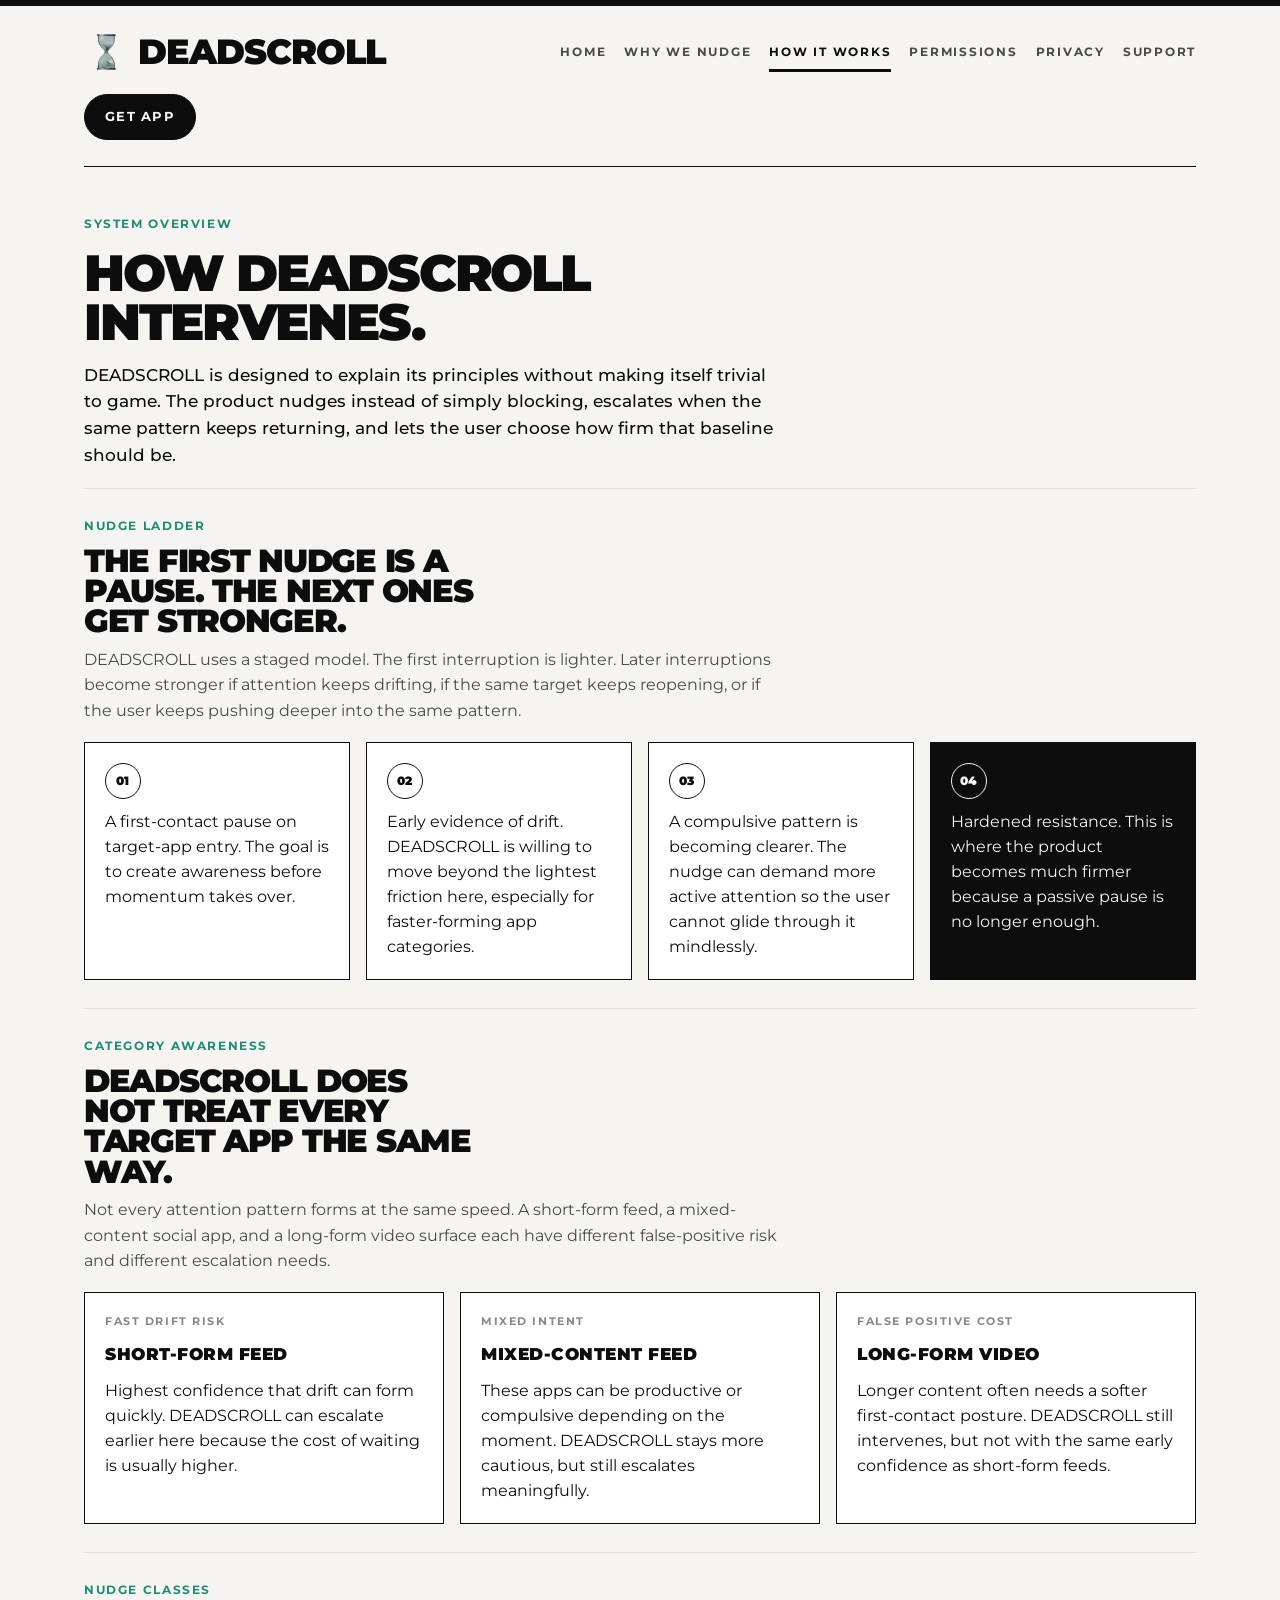
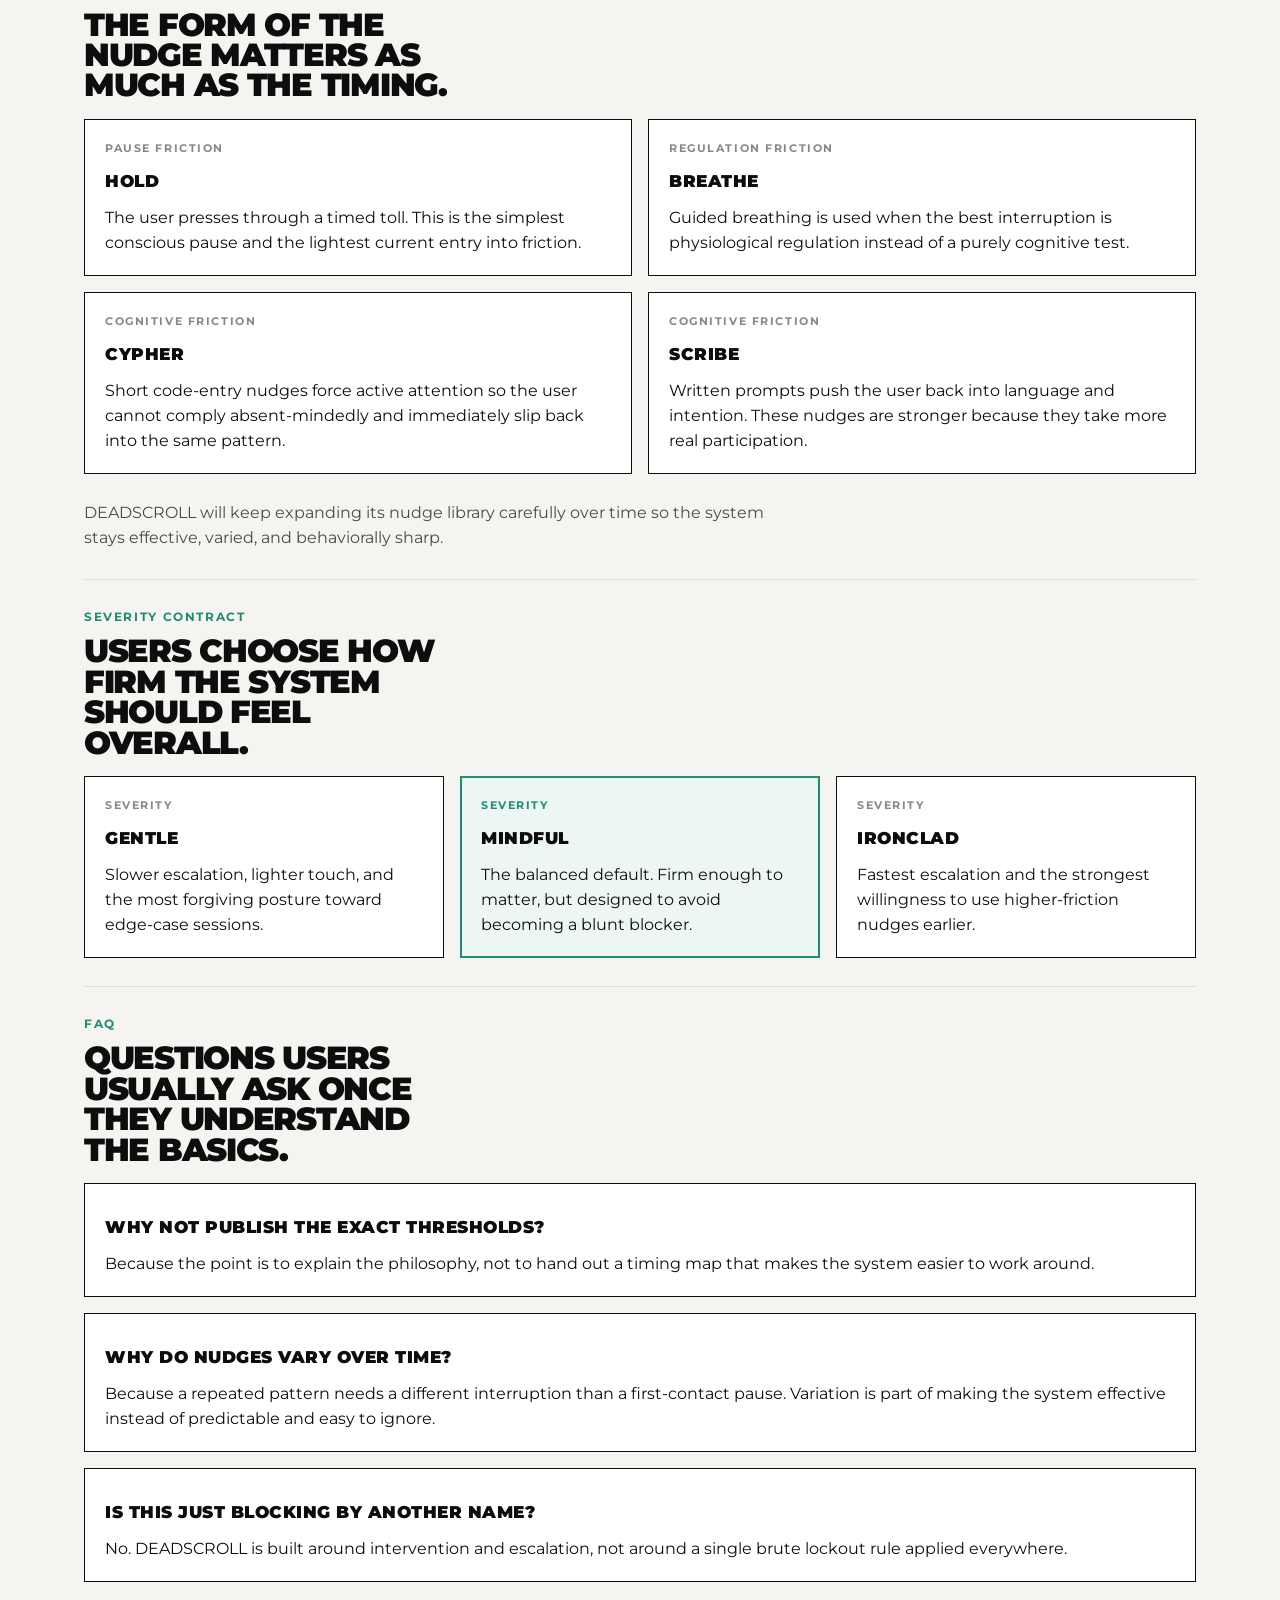
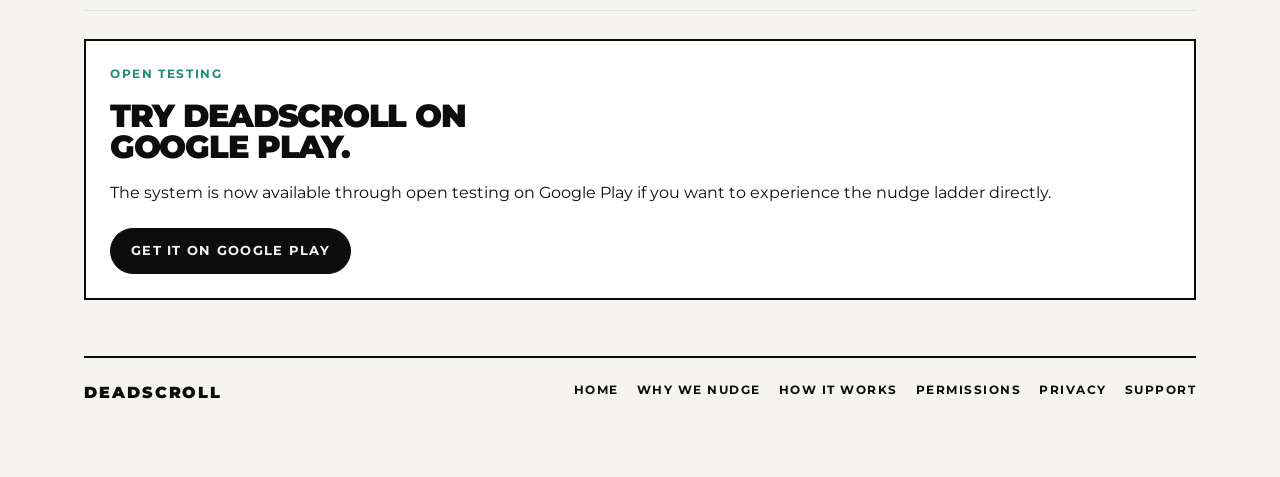
==== commit f267283b: "Add Google Play open testing CTAs" ====
--- a/how-it-works.html
+++ b/how-it-works.html
@@ -45,6 +45,7 @@
                     <a href="/privacy" class="nav-link">Privacy</a>
                     <a href="/support" class="nav-link">Support</a>
                 </nav>
+                <a href="https://play.google.com/store/apps/details?id=com.reclaim.deepwork" class="button header-cta" target="_blank" rel="noopener noreferrer">Get App</a>
             </div>
         </header>
 
@@ -180,6 +181,17 @@
                         <h3>Is this just blocking by another name?</h3>
                         <p>No. DEADSCROLL is built around intervention and escalation, not around a single brute lockout rule applied everywhere.</p>
                     </article>
+                </div>
+            </section>
+
+            <section class="section">
+                <div class="cta-strip">
+                    <div class="eyebrow">Open Testing</div>
+                    <h2 class="section-title">Try DEADSCROLL on Google Play.</h2>
+                    <p>The system is now available through open testing on Google Play if you want to experience the nudge ladder directly.</p>
+                    <div class="button-row">
+                        <a href="https://play.google.com/store/apps/details?id=com.reclaim.deepwork" class="button" target="_blank" rel="noopener noreferrer">Get It On Google Play</a>
+                    </div>
                 </div>
             </section>
 
--- a/site.css
+++ b/site.css
@@ -93,6 +93,13 @@
     flex-wrap: wrap;
     justify-content: flex-end;
     gap: 10px 18px;
+}
+
+.header-cta {
+    min-height: 40px;
+    padding: 0 16px;
+    font-size: 0.74rem;
+    letter-spacing: 0.12em;
 }
 
 .nav-link {
@@ -234,6 +241,11 @@
     text-underline-offset: 4px;
 }
 
+.micro-note {
+    font-size: 0.9rem;
+    color: var(--brutal-grey);
+}
+
 .panel,
 .card,
 .step-card,
@@ -698,6 +710,17 @@
     font-weight: 700;
 }
 
+.play-badge-link {
+    display: inline-flex;
+    width: fit-content;
+    margin-top: 2px;
+}
+
+.play-badge {
+    width: 220px;
+    height: auto;
+}
+
 .research-list {
     display: grid;
     gap: 14px;
@@ -762,6 +785,10 @@
     .site-nav {
         width: 100%;
         justify-content: flex-start;
+    }
+
+    .header-cta {
+        min-height: 38px;
     }
 
     .hero-title,
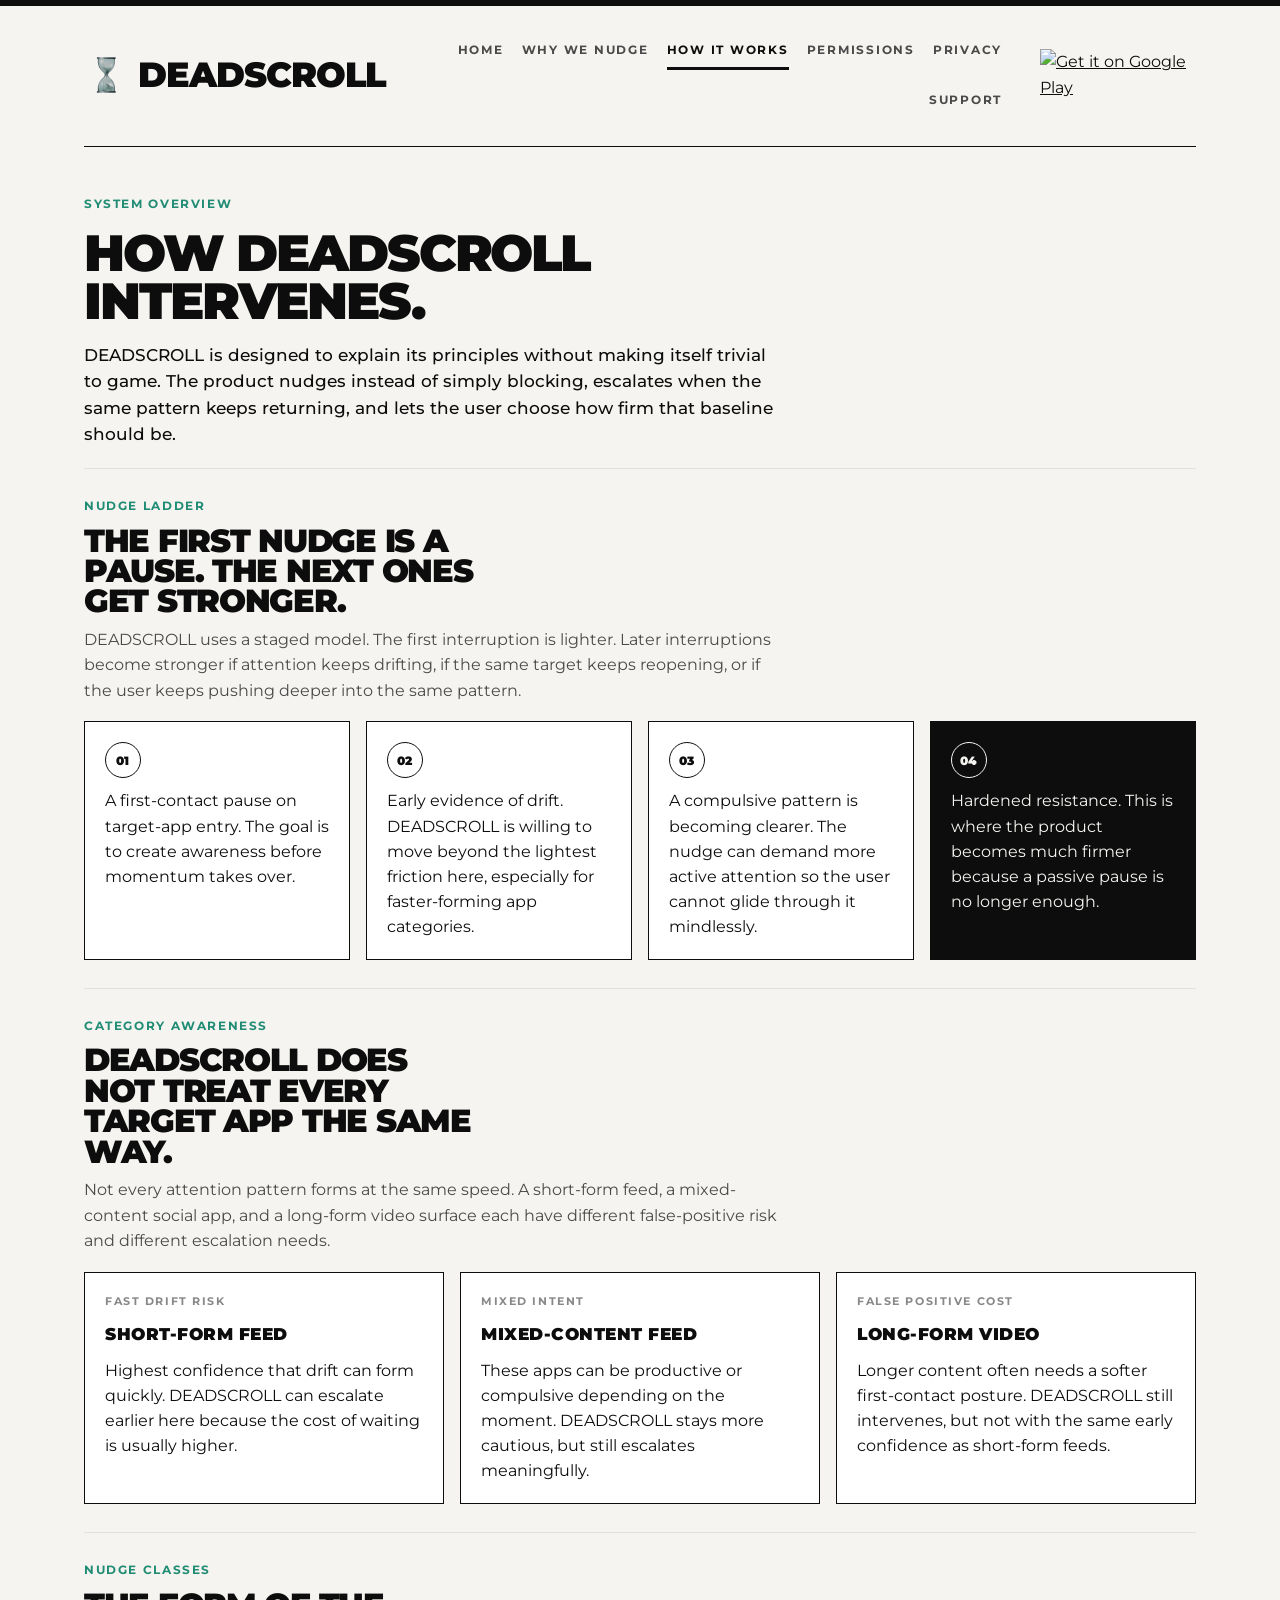
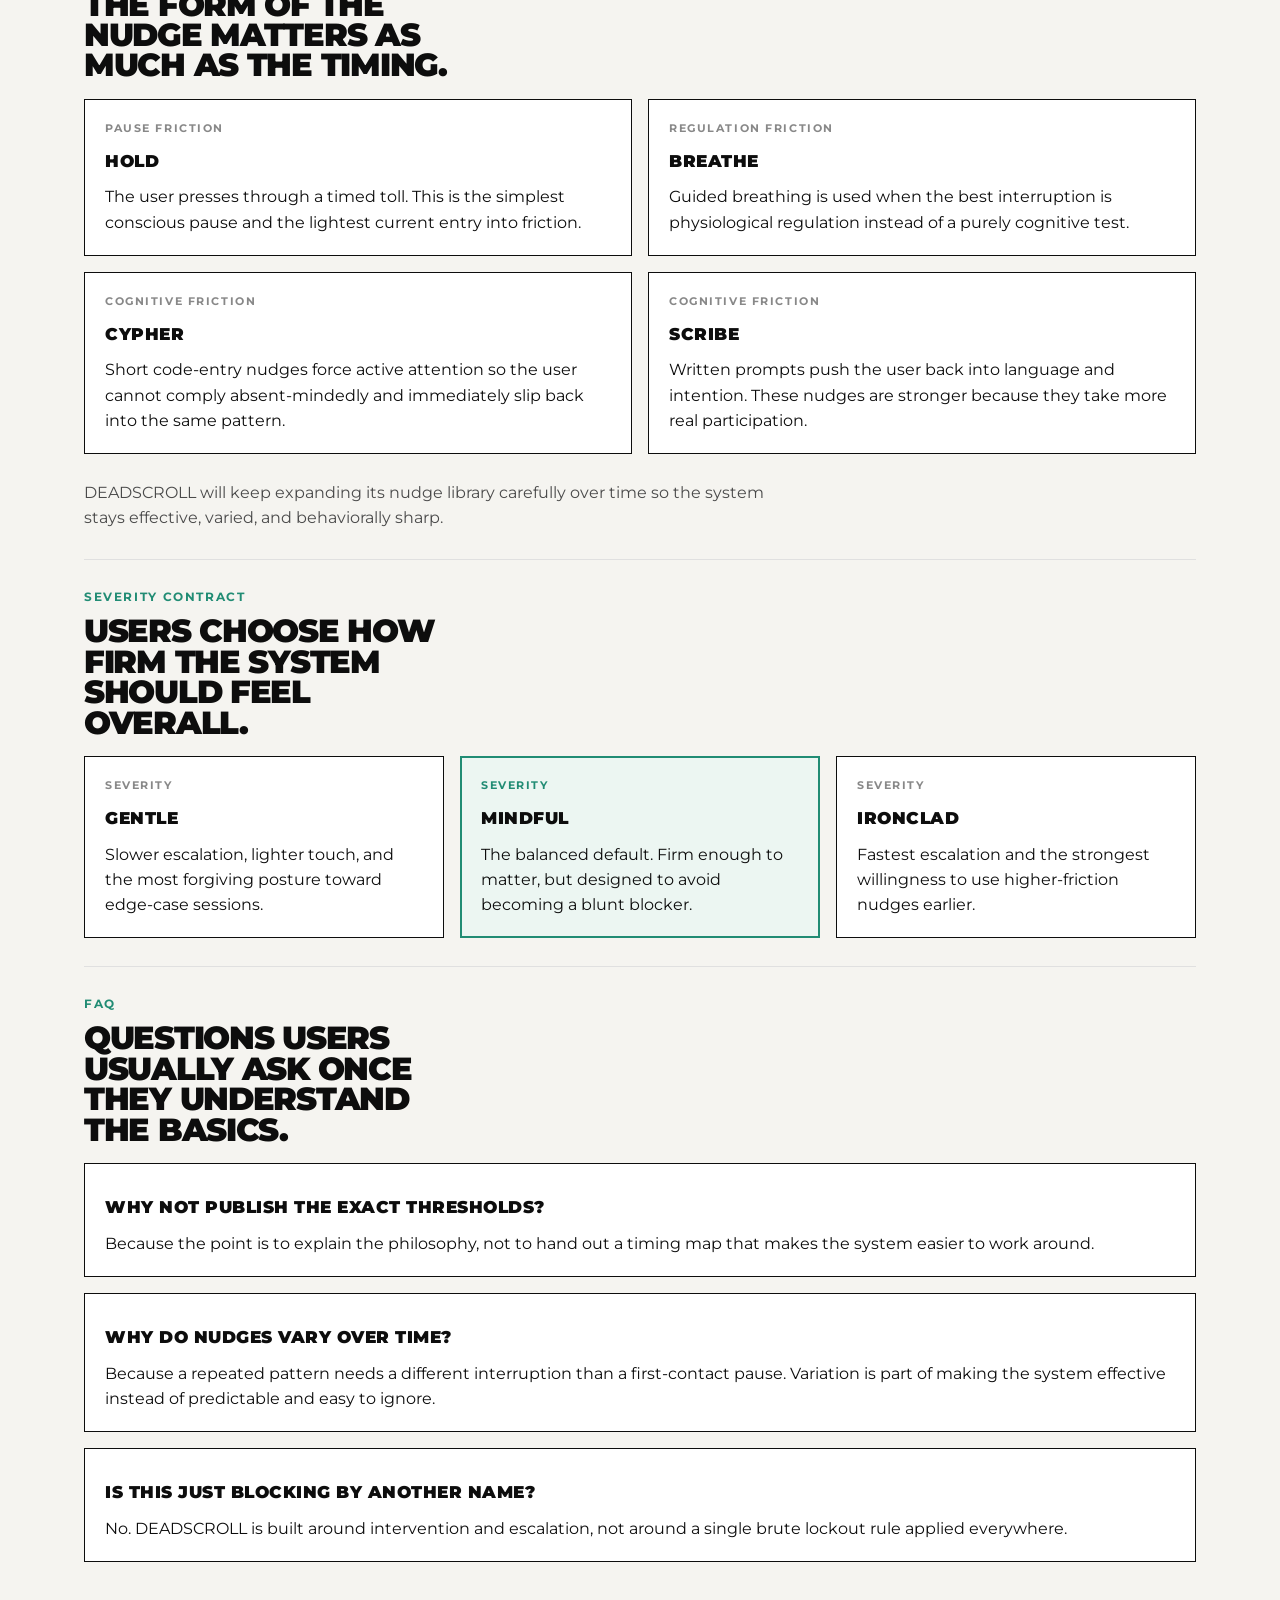
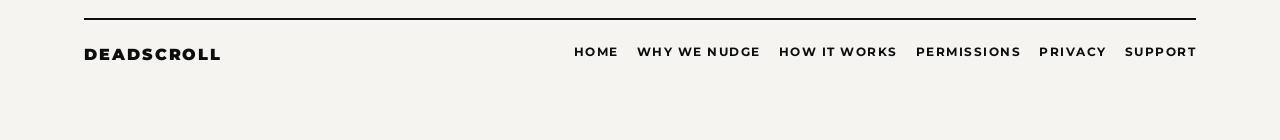
==== commit 25fff98d: "Use header Google Play badge" ====
--- a/how-it-works.html
+++ b/how-it-works.html
@@ -45,7 +45,9 @@
                     <a href="/privacy" class="nav-link">Privacy</a>
                     <a href="/support" class="nav-link">Support</a>
                 </nav>
-                <a href="https://play.google.com/store/apps/details?id=com.reclaim.deepwork" class="button header-cta" target="_blank" rel="noopener noreferrer">Get App</a>
+                <a href="https://play.google.com/store/apps/details?id=com.reclaim.deepwork" class="header-play-badge-link" target="_blank" rel="noopener noreferrer">
+                    <img src="https://play.google.com/intl/en_us/badges/static/images/badges/en_badge_web_generic.png" alt="Get it on Google Play" class="header-play-badge">
+                </a>
             </div>
         </header>
 
@@ -181,17 +183,6 @@
                         <h3>Is this just blocking by another name?</h3>
                         <p>No. DEADSCROLL is built around intervention and escalation, not around a single brute lockout rule applied everywhere.</p>
                     </article>
-                </div>
-            </section>
-
-            <section class="section">
-                <div class="cta-strip">
-                    <div class="eyebrow">Open Testing</div>
-                    <h2 class="section-title">Try DEADSCROLL on Google Play.</h2>
-                    <p>The system is now available through open testing on Google Play if you want to experience the nudge ladder directly.</p>
-                    <div class="button-row">
-                        <a href="https://play.google.com/store/apps/details?id=com.reclaim.deepwork" class="button" target="_blank" rel="noopener noreferrer">Get It On Google Play</a>
-                    </div>
                 </div>
             </section>
 
--- a/site.css
+++ b/site.css
@@ -63,7 +63,7 @@
     justify-content: space-between;
     align-items: center;
     gap: 20px 32px;
-    flex-wrap: wrap;
+    flex-wrap: nowrap;
 }
 
 .brand-link {
@@ -93,13 +93,7 @@
     flex-wrap: wrap;
     justify-content: flex-end;
     gap: 10px 18px;
-}
-
-.header-cta {
-    min-height: 40px;
-    padding: 0 16px;
-    font-size: 0.74rem;
-    letter-spacing: 0.12em;
+    margin-left: auto;
 }
 
 .nav-link {
@@ -241,11 +235,6 @@
     text-underline-offset: 4px;
 }
 
-.micro-note {
-    font-size: 0.9rem;
-    color: var(--brutal-grey);
-}
-
 .panel,
 .card,
 .step-card,
@@ -710,14 +699,14 @@
     font-weight: 700;
 }
 
-.play-badge-link {
+.header-play-badge-link {
     display: inline-flex;
-    width: fit-content;
-    margin-top: 2px;
-}
-
-.play-badge {
-    width: 220px;
+    flex-shrink: 0;
+    margin-left: 6px;
+}
+
+.header-play-badge {
+    width: 156px;
     height: auto;
 }
 
@@ -750,6 +739,10 @@
 }
 
 @media (max-width: 960px) {
+    .header-bar {
+        flex-wrap: wrap;
+    }
+
     .hero-grid,
     .page-layout {
         grid-template-columns: 1fr;
@@ -785,10 +778,11 @@
     .site-nav {
         width: 100%;
         justify-content: flex-start;
-    }
-
-    .header-cta {
-        min-height: 38px;
+        margin-left: 0;
+    }
+
+    .header-play-badge {
+        width: 148px;
     }
 
     .hero-title,
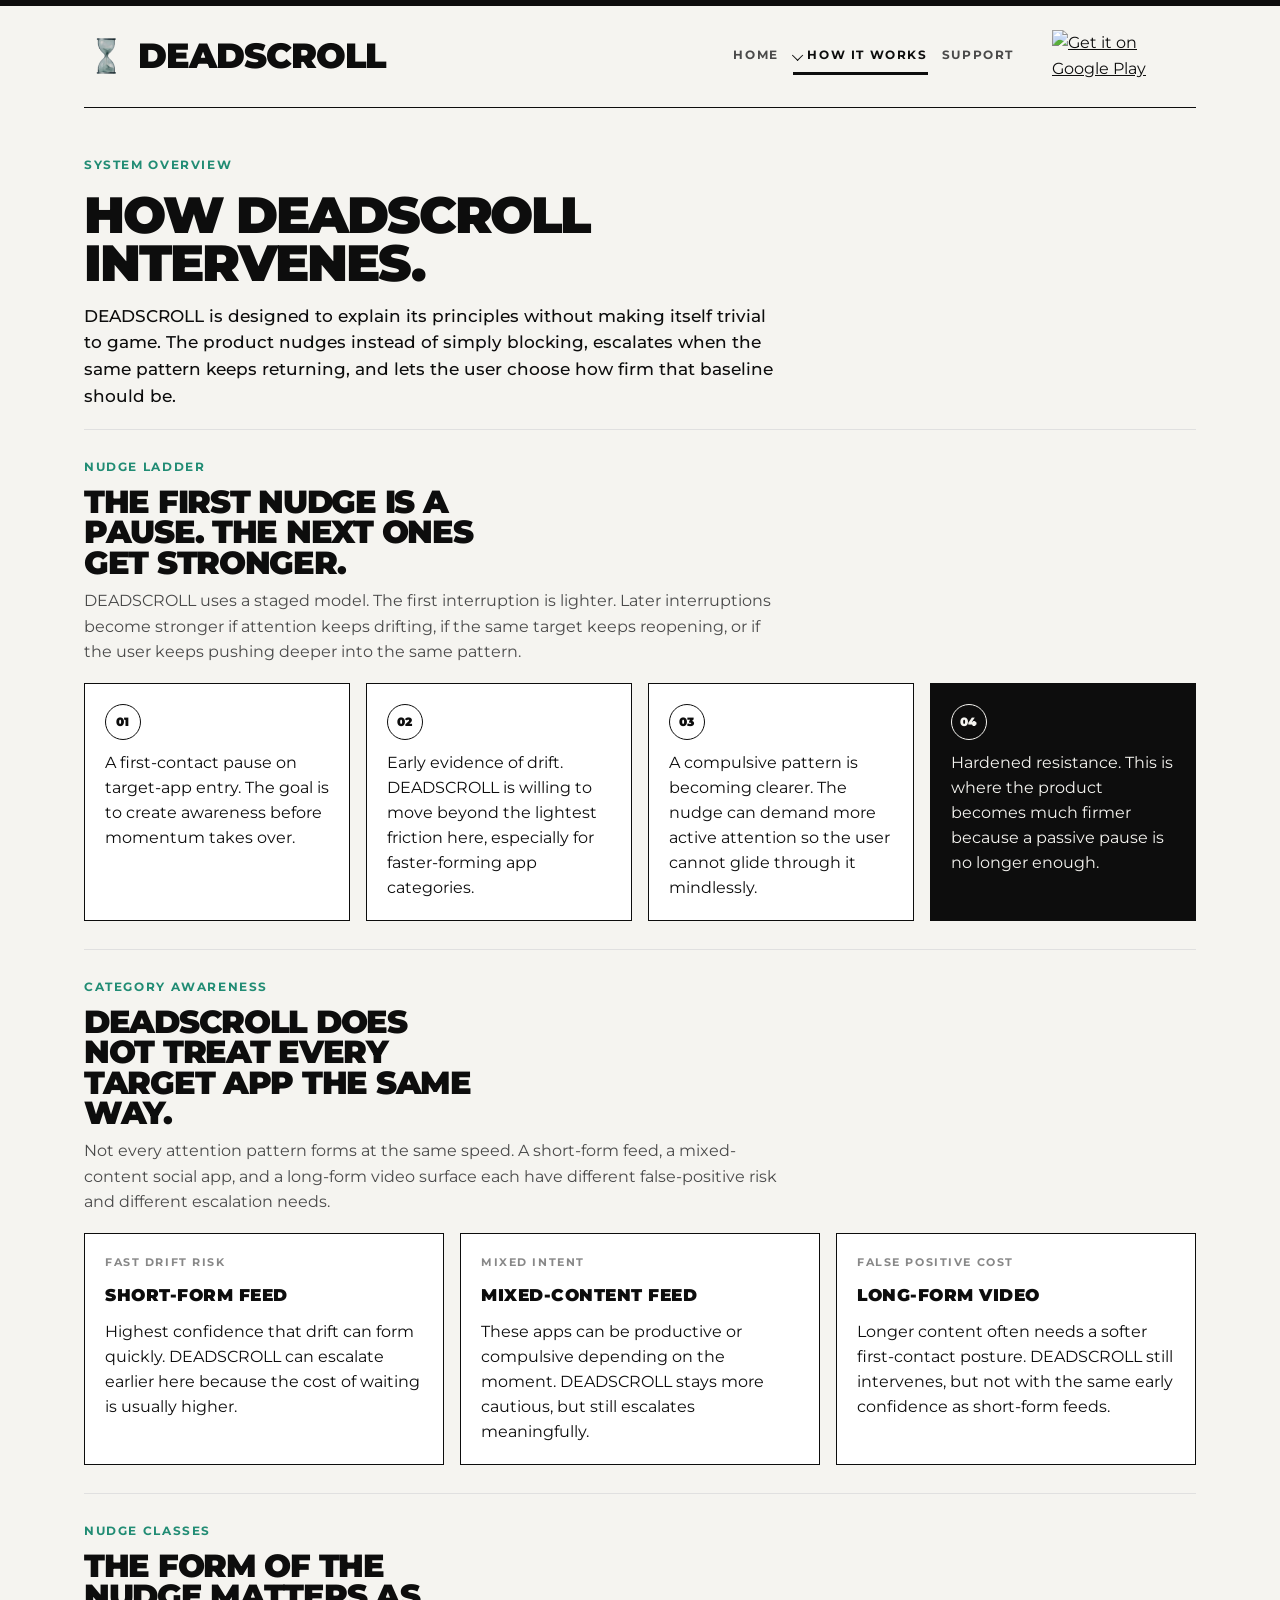
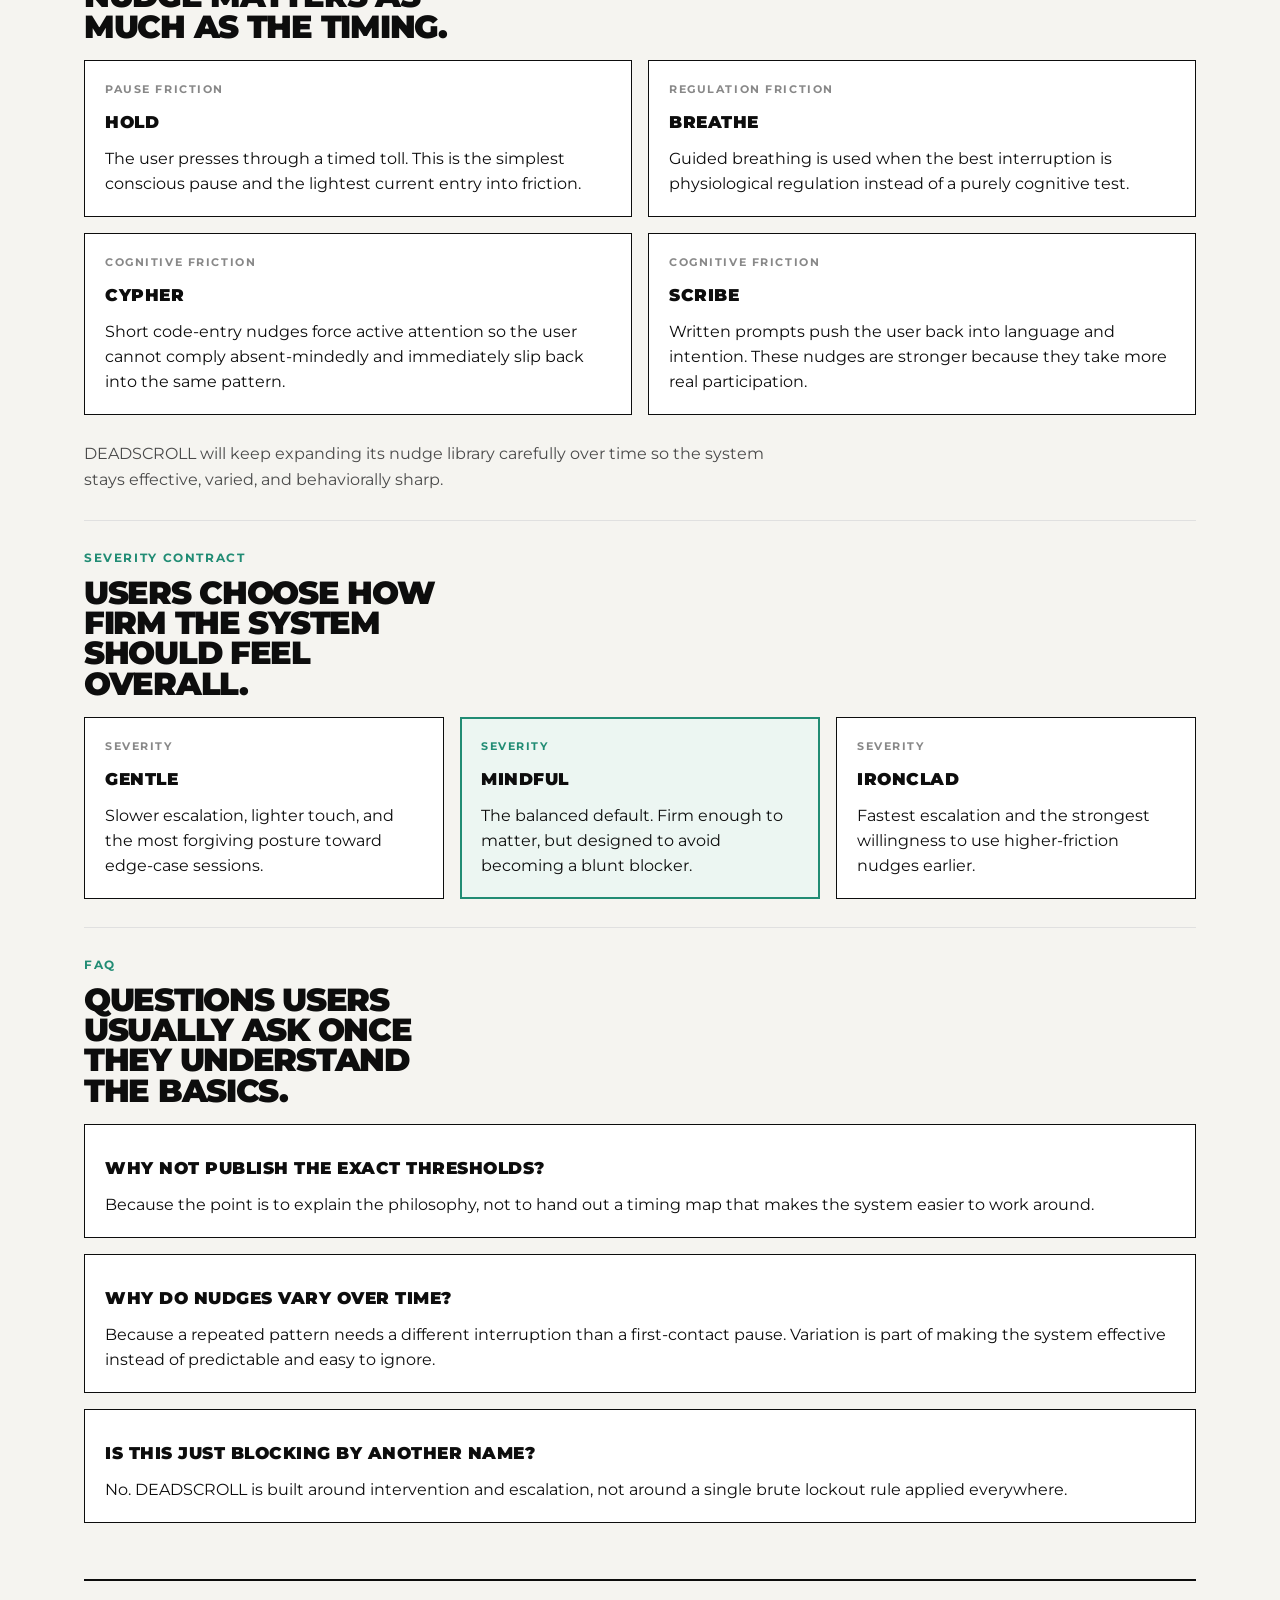
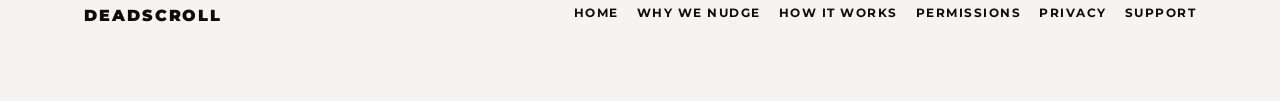
==== commit f5fad2e3: "Refactor grouped site navigation" ====
--- a/how-it-works.html
+++ b/how-it-works.html
@@ -27,6 +27,7 @@
     <link rel="preconnect" href="https://fonts.gstatic.com" crossorigin>
     <link href="https://fonts.googleapis.com/css2?family=Montserrat:wght@400;500;700;900&display=swap" rel="stylesheet">
     <link rel="stylesheet" href="site.css">
+    <script src="site.js" defer></script>
 </head>
 <body>
     <div class="top-rule"></div>
@@ -39,10 +40,15 @@
                 </a>
                 <nav class="site-nav" aria-label="Primary">
                     <a href="/" class="nav-link">Home</a>
-                    <a href="/why-we-nudge" class="nav-link">Why We Nudge</a>
-                    <a href="/how-it-works" class="nav-link active" aria-current="page">How It Works</a>
-                    <a href="/permissions" class="nav-link">Permissions</a>
-                    <a href="/privacy" class="nav-link">Privacy</a>
+                    <details class="nav-group active">
+                        <summary class="nav-link active">How It Works</summary>
+                        <div class="nav-submenu" role="menu" aria-label="How It Works Pages">
+                            <a href="/why-we-nudge" role="menuitem">Why We Nudge</a>
+                            <a href="/how-it-works" class="active" aria-current="page" role="menuitem">How DEADSCROLL Intervenes</a>
+                            <a href="/permissions" role="menuitem">Why It Needs Access</a>
+                            <a href="/privacy" role="menuitem">Read Privacy</a>
+                        </div>
+                    </details>
                     <a href="/support" class="nav-link">Support</a>
                 </nav>
                 <a href="https://play.google.com/store/apps/details?id=com.reclaim.deepwork" class="header-play-badge-link" target="_blank" rel="noopener noreferrer">
--- a/site.css
+++ b/site.css
@@ -90,21 +90,25 @@
 
 .site-nav {
     display: flex;
-    flex-wrap: wrap;
+    flex-wrap: nowrap;
     justify-content: flex-end;
-    gap: 10px 18px;
+    gap: 8px 14px;
     margin-left: auto;
+    min-width: 0;
 }
 
 .nav-link {
     position: relative;
+    display: inline-flex;
+    align-items: center;
     padding: 10px 0;
-    font-size: 0.78rem;
+    font-size: 0.72rem;
     font-weight: 700;
     letter-spacing: 0.14em;
     text-transform: uppercase;
     text-decoration: none;
     color: var(--brutal-grey);
+    white-space: nowrap;
 }
 
 .nav-link:hover,
@@ -121,6 +125,89 @@
     bottom: 0;
     height: 3px;
     background: var(--absolute-black);
+}
+
+.nav-group {
+    position: relative;
+}
+
+.nav-group summary {
+    list-style: none;
+    cursor: pointer;
+}
+
+.nav-group summary::-webkit-details-marker,
+.nav-group summary::marker {
+    display: none;
+}
+
+.nav-group summary::before {
+    display: none;
+}
+
+.nav-group .nav-link::before {
+    content: "";
+    display: inline-block;
+    width: 0.42rem;
+    height: 0.42rem;
+    margin-right: 0.42rem;
+    border-right: 1.6px solid currentColor;
+    border-bottom: 1.6px solid currentColor;
+    transform: rotate(45deg) translateY(-1px);
+    transition: transform 160ms ease;
+}
+
+.nav-group.active > .nav-link,
+.nav-group[open] > .nav-link {
+    color: var(--absolute-black);
+}
+
+.nav-group.active > .nav-link::after,
+.nav-group[open] > .nav-link::after {
+    content: "";
+    position: absolute;
+    left: 0;
+    right: 0;
+    bottom: 0;
+    height: 3px;
+    background: var(--absolute-black);
+}
+
+.nav-group[open] .nav-link::before {
+    transform: rotate(-135deg) translateY(-1px);
+}
+
+.nav-submenu {
+    position: absolute;
+    top: calc(100% + 12px);
+    left: 0;
+    z-index: 20;
+    min-width: 252px;
+    display: grid;
+    gap: 2px;
+    padding: 10px;
+    border: 1px solid var(--absolute-black);
+    background: var(--paper-white);
+    box-shadow: 0 16px 36px rgba(13, 13, 13, 0.08);
+}
+
+.nav-submenu a {
+    display: block;
+    padding: 10px 12px;
+    font-size: 0.76rem;
+    font-weight: 700;
+    letter-spacing: 0.1em;
+    text-transform: uppercase;
+    text-decoration: none;
+    color: var(--brutal-grey);
+    white-space: nowrap;
+}
+
+.nav-submenu a:hover,
+.nav-submenu a:focus-visible,
+.nav-submenu a.active {
+    color: var(--absolute-black);
+    background: rgba(33, 140, 116, 0.08);
 }
 
 main {
@@ -706,7 +793,7 @@
 }
 
 .header-play-badge {
-    width: 156px;
+    width: 144px;
     height: auto;
 }
 
@@ -771,18 +858,86 @@
         padding: 0 18px 56px;
     }
 
+    .site-header {
+        padding: 16px 0 18px;
+    }
+
     .header-bar {
         align-items: flex-start;
+        gap: 12px 14px;
+    }
+
+    .brand-link {
+        flex: 1 1 auto;
+        min-width: 0;
+        gap: 8px;
+    }
+
+    .brand-mark {
+        width: 34px;
+        height: 34px;
+    }
+
+    .brand-name {
+        font-size: 1.15rem;
+        line-height: 0.98;
+        letter-spacing: -0.02em;
+    }
+
+    .header-play-badge-link {
+        margin-left: 0;
+        order: 2;
     }
 
     .site-nav {
         width: 100%;
+        order: 3;
+        flex-wrap: wrap;
         justify-content: flex-start;
         margin-left: 0;
+        gap: 8px 12px;
+        padding-bottom: 0;
+    }
+
+    .nav-link {
+        padding: 6px 0;
+        font-size: 0.7rem;
+    }
+
+    .nav-group {
+        position: static;
+        flex: 0 0 auto;
+    }
+
+    .nav-group[open] {
+        flex-basis: 100%;
+    }
+
+    .nav-group .nav-link::before {
+        width: 0.34rem;
+        height: 0.34rem;
+        margin-right: 0.34rem;
+    }
+
+    .nav-submenu {
+        position: static;
+        min-width: 100%;
+        margin-top: 8px;
+        margin-left: 0;
+        padding: 8px 0 0;
+        border: 0;
+        box-shadow: none;
+        background: transparent;
+    }
+
+    .nav-submenu a {
+        padding: 8px 0 8px 18px;
+        font-size: 0.68rem;
+        background: transparent;
     }
 
     .header-play-badge {
-        width: 148px;
+        width: 132px;
     }
 
     .hero-title,
@@ -810,4 +965,42 @@
         grid-template-columns: 1fr;
         gap: 10px;
     }
-}
+
+    .site-footer {
+        margin-top: 22px;
+        padding-top: 18px;
+    }
+
+    .footer-grid {
+        gap: 12px;
+    }
+
+    .footer-meta {
+        gap: 10px;
+        width: 100%;
+    }
+
+    .footer-nav {
+        flex-wrap: nowrap;
+        gap: 8px 14px;
+        width: 100%;
+        overflow-x: auto;
+        overflow-y: hidden;
+        padding-bottom: 2px;
+        -webkit-overflow-scrolling: touch;
+        scrollbar-width: none;
+    }
+
+    .footer-nav::-webkit-scrollbar {
+        display: none;
+    }
+
+    .footer-nav a {
+        white-space: nowrap;
+        font-size: 0.72rem;
+    }
+
+    .footer-brand {
+        font-size: 0.92rem;
+    }
+}
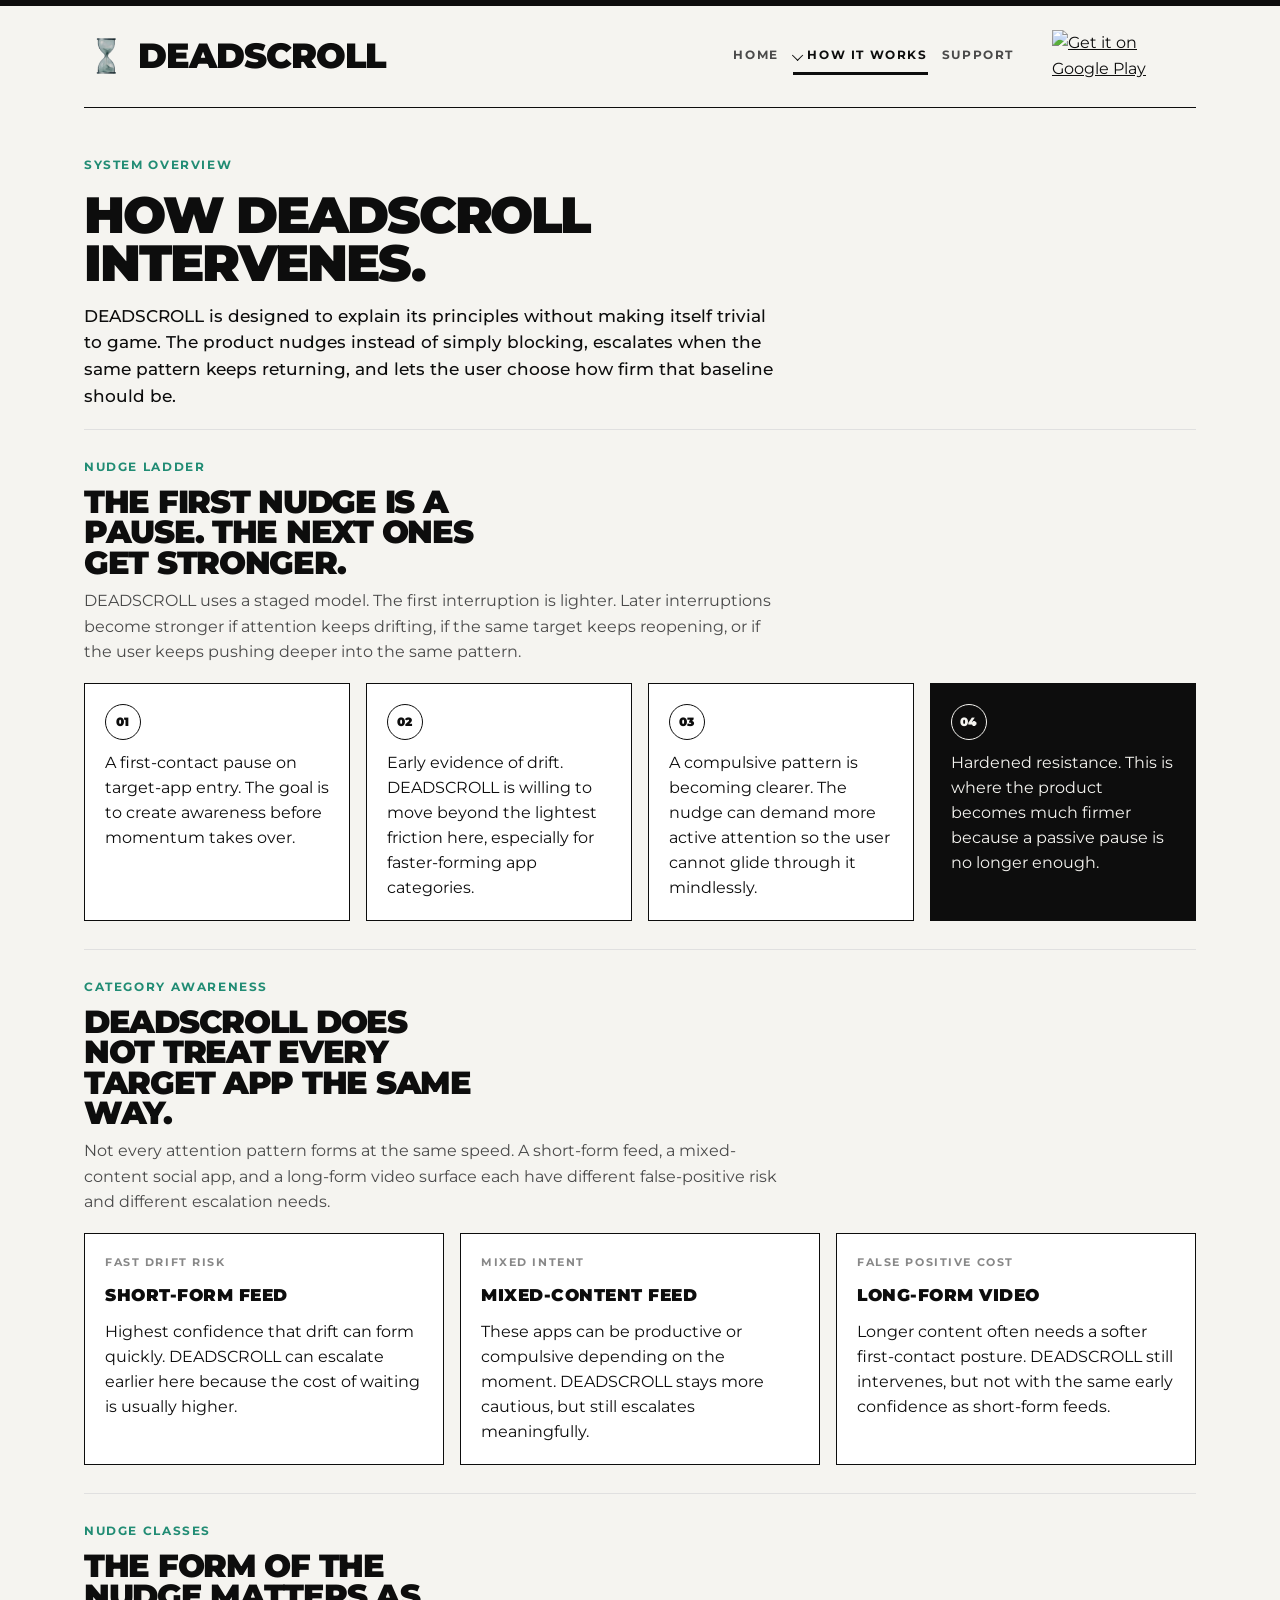
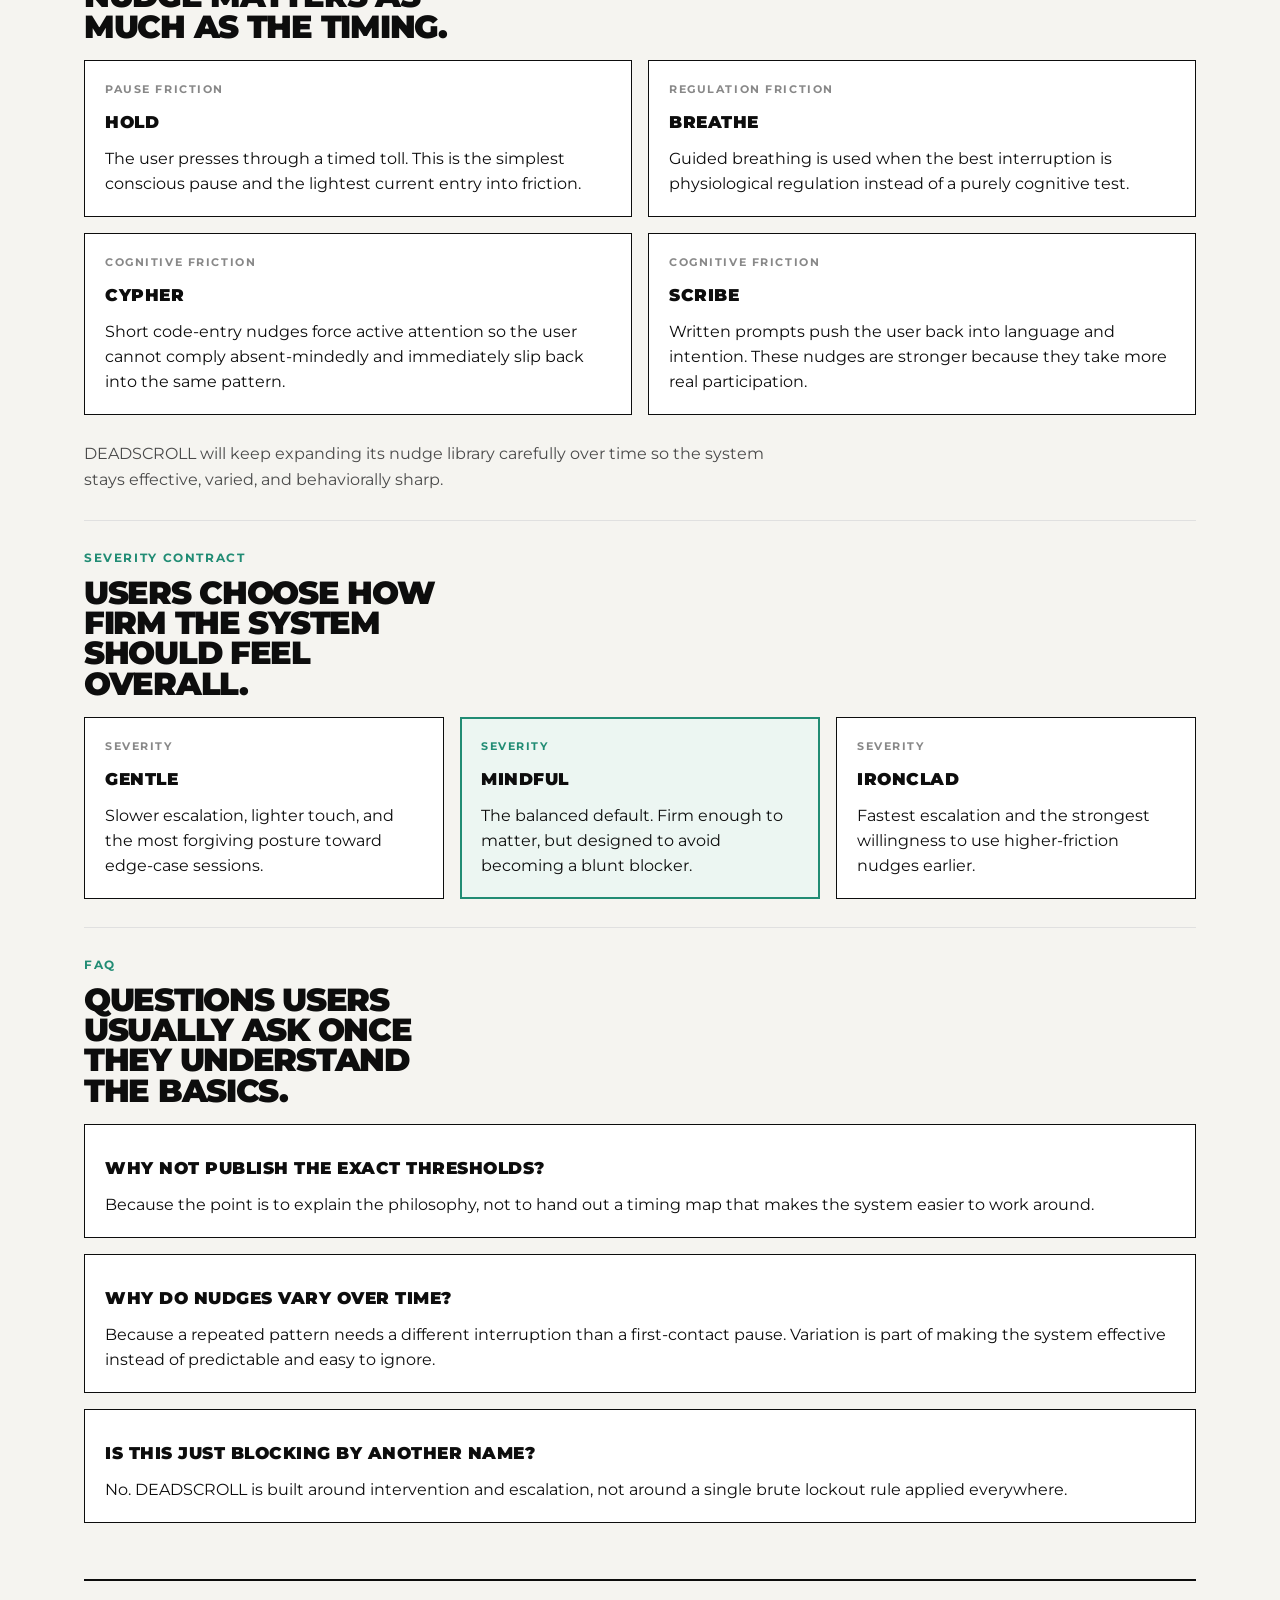
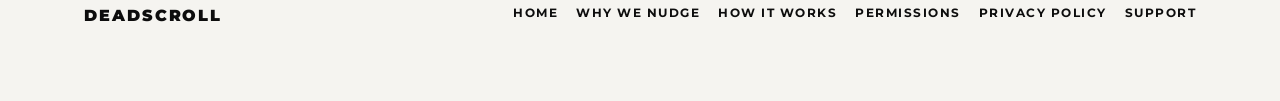
==== commit abc5ce05: "Standardize navigation and page labels" ====
--- a/how-it-works.html
+++ b/how-it-works.html
@@ -45,8 +45,8 @@
                         <div class="nav-submenu" role="menu" aria-label="How It Works Pages">
                             <a href="/why-we-nudge" role="menuitem">Why We Nudge</a>
                             <a href="/how-it-works" class="active" aria-current="page" role="menuitem">How DEADSCROLL Intervenes</a>
-                            <a href="/permissions" role="menuitem">Why It Needs Access</a>
-                            <a href="/privacy" role="menuitem">Read Privacy</a>
+                            <a href="/permissions" role="menuitem">Permissions</a>
+                            <a href="/privacy" role="menuitem">Privacy Policy</a>
                         </div>
                     </details>
                     <a href="/support" class="nav-link">Support</a>
@@ -205,7 +205,7 @@
                         <a href="/why-we-nudge">Why We Nudge</a>
                         <a href="/how-it-works">How It Works</a>
                         <a href="/permissions">Permissions</a>
-                        <a href="/privacy">Privacy</a>
+                        <a href="/privacy">Privacy Policy</a>
                         <a href="/support">Support</a>
                     </div>
                 </div>
